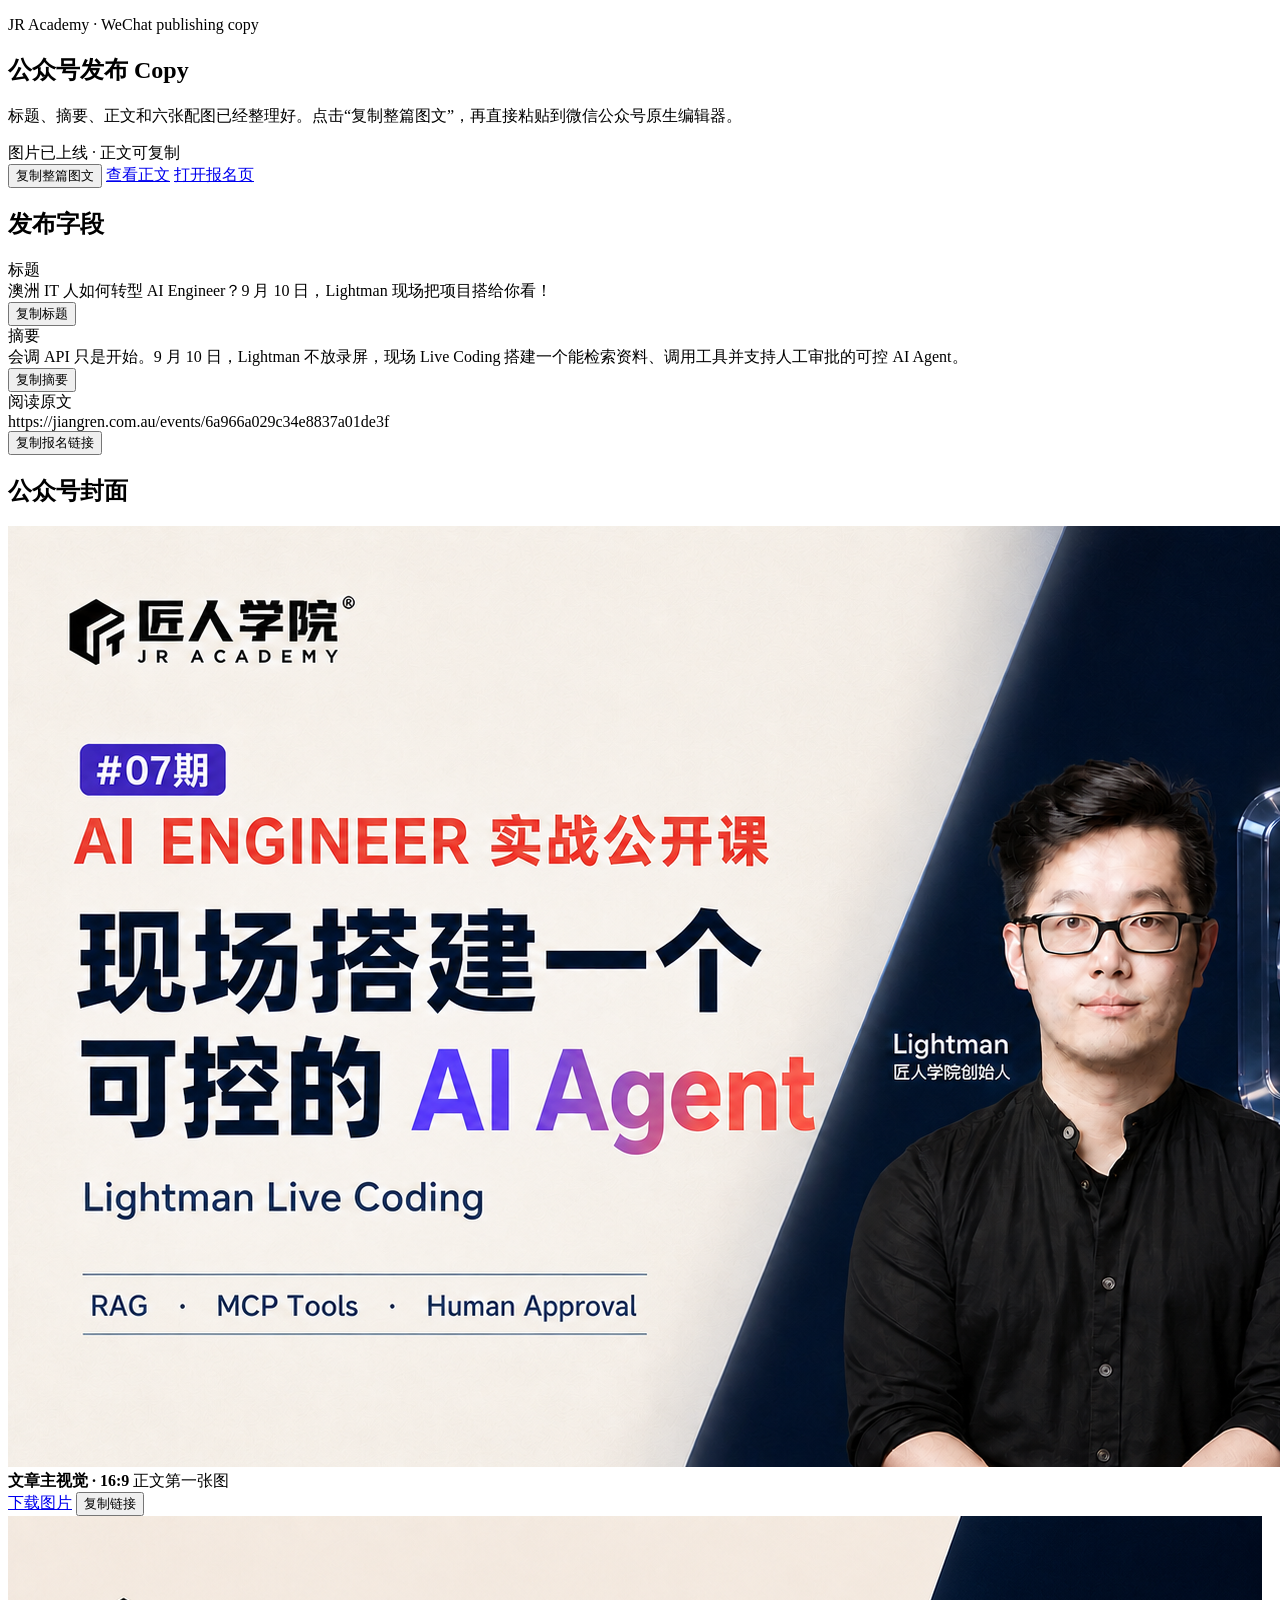
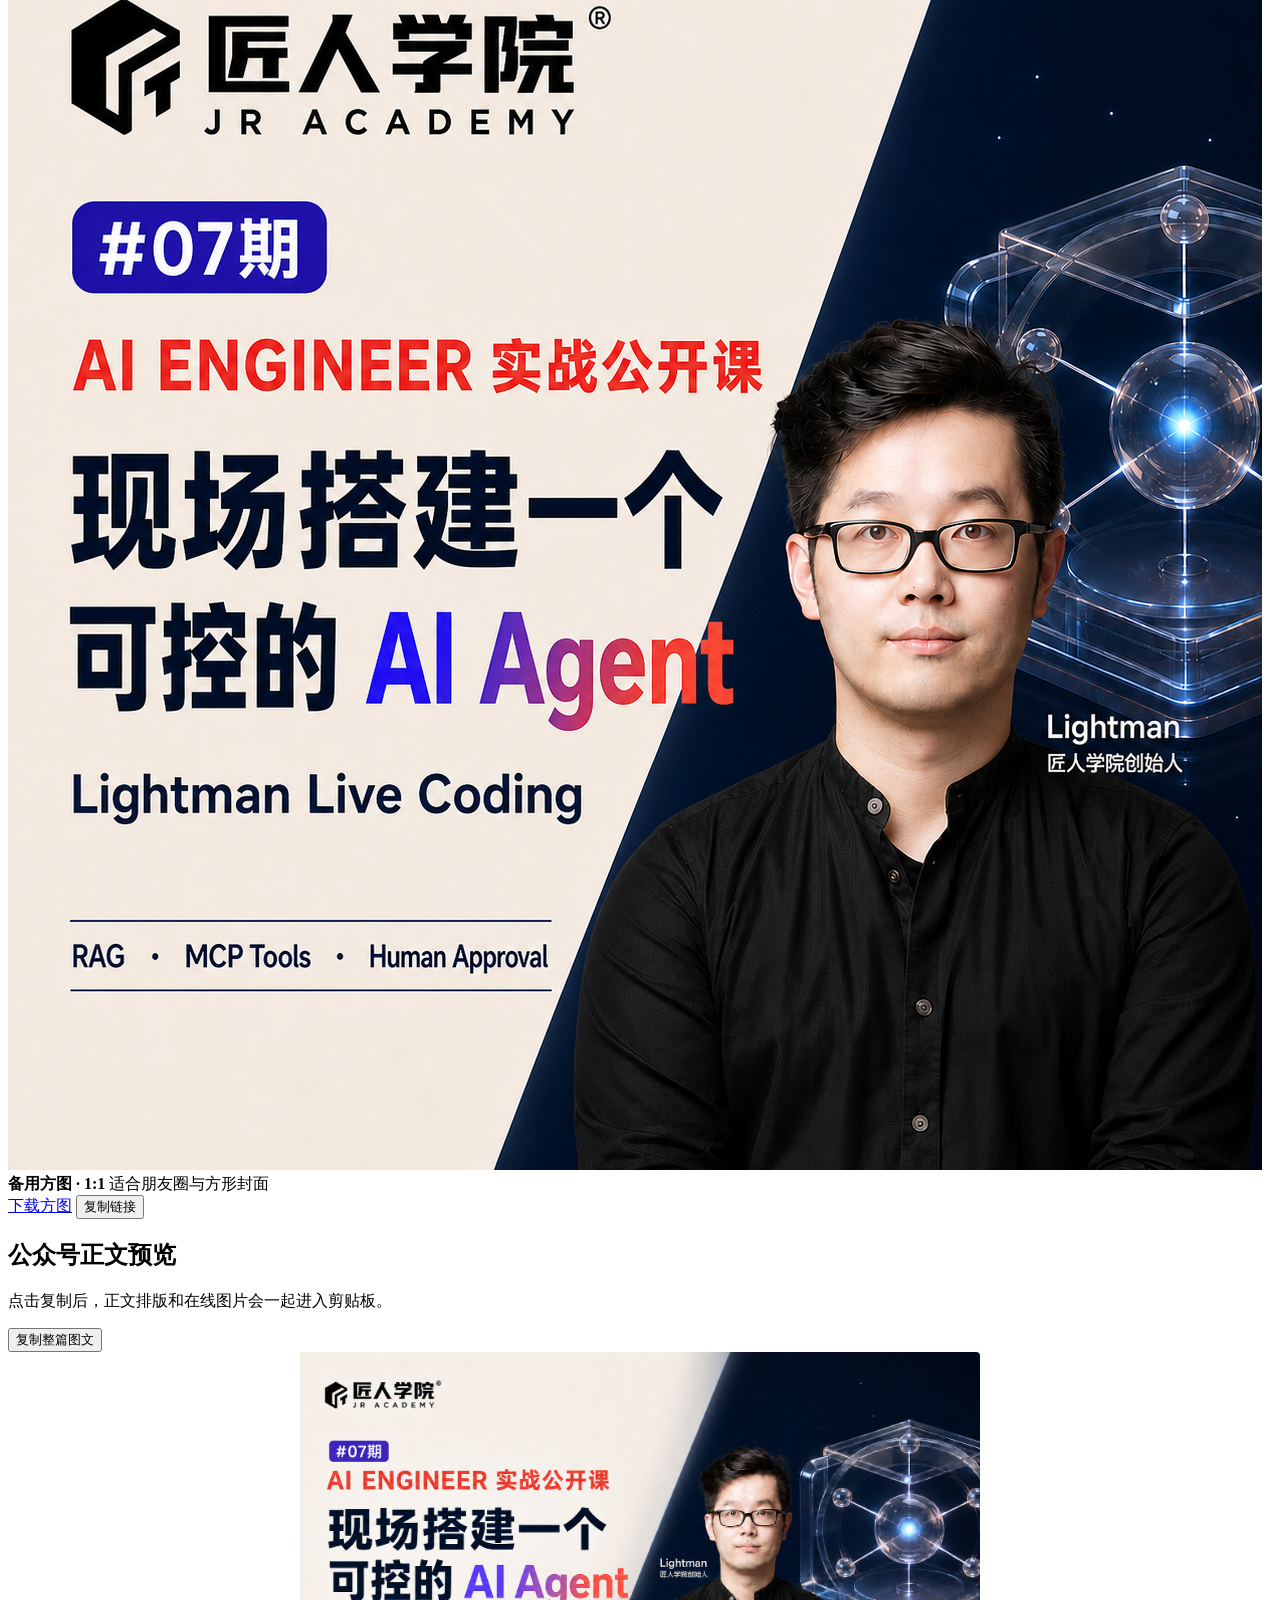
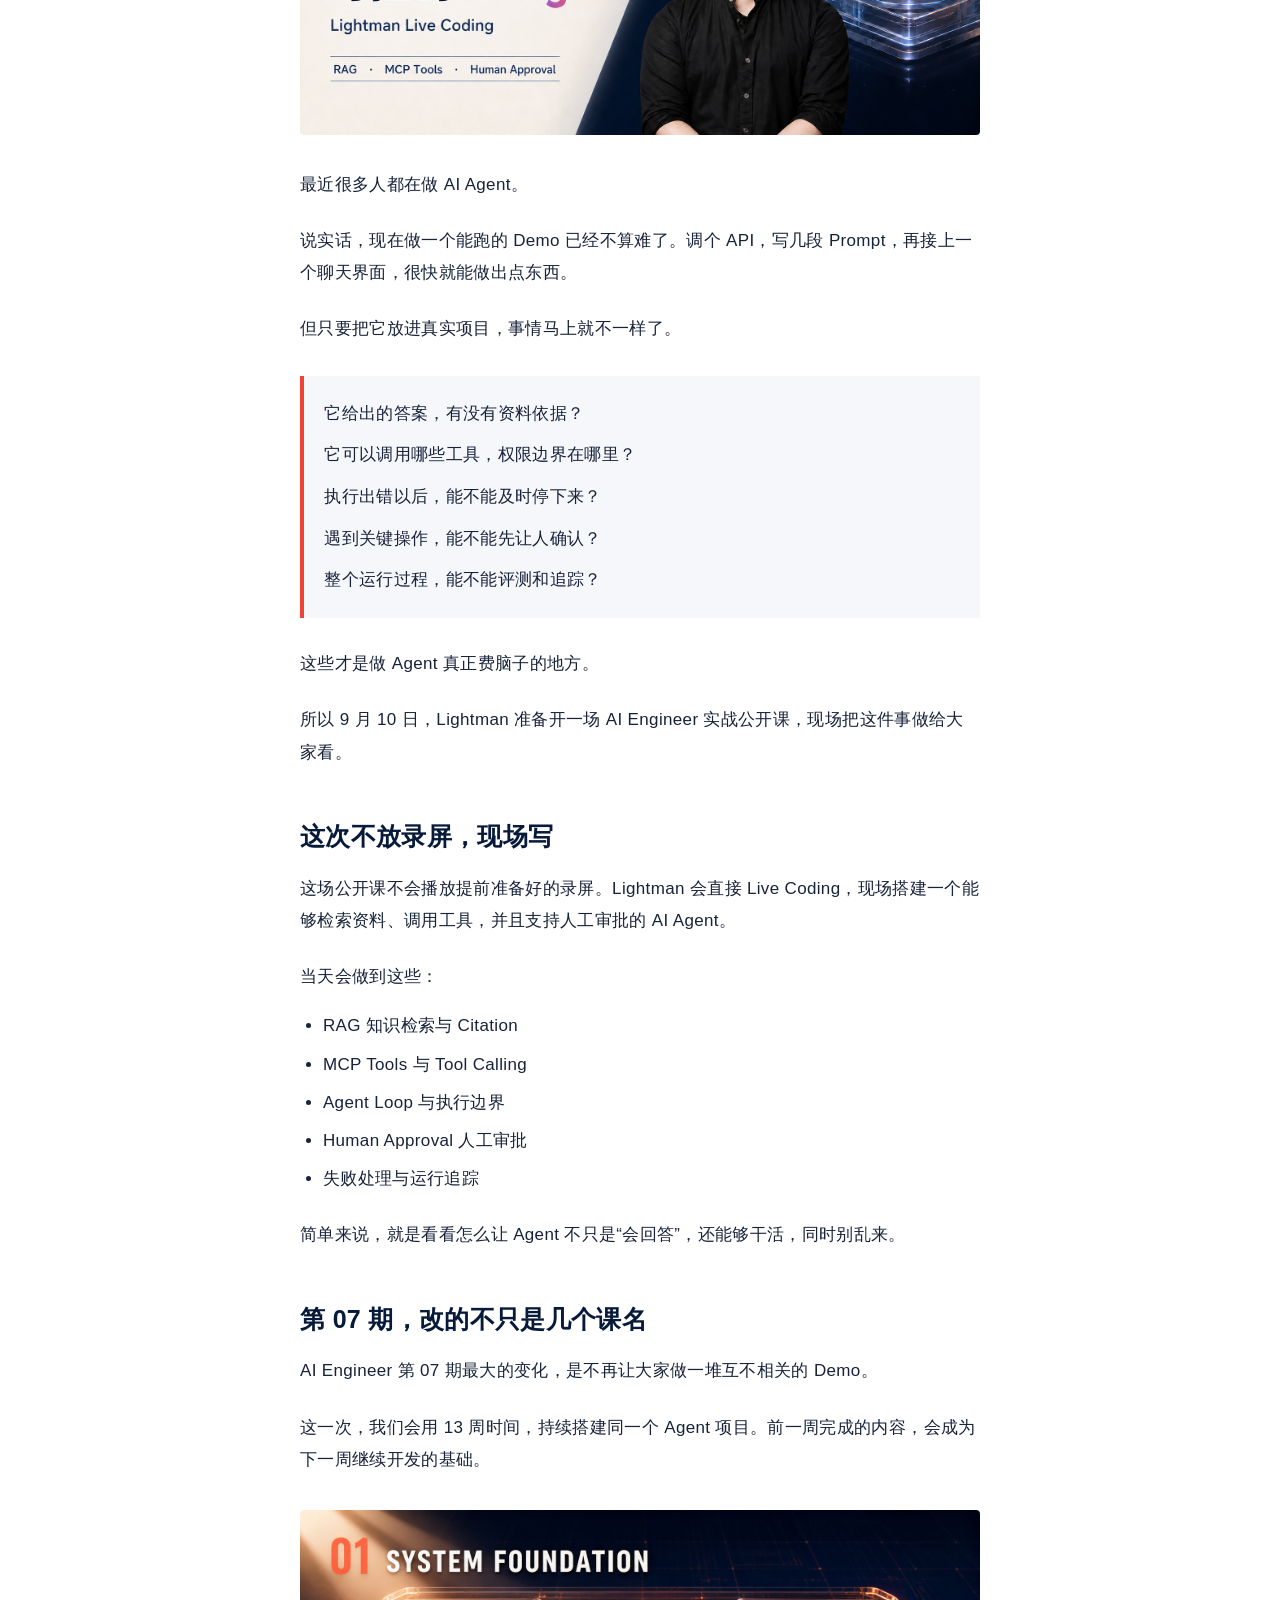
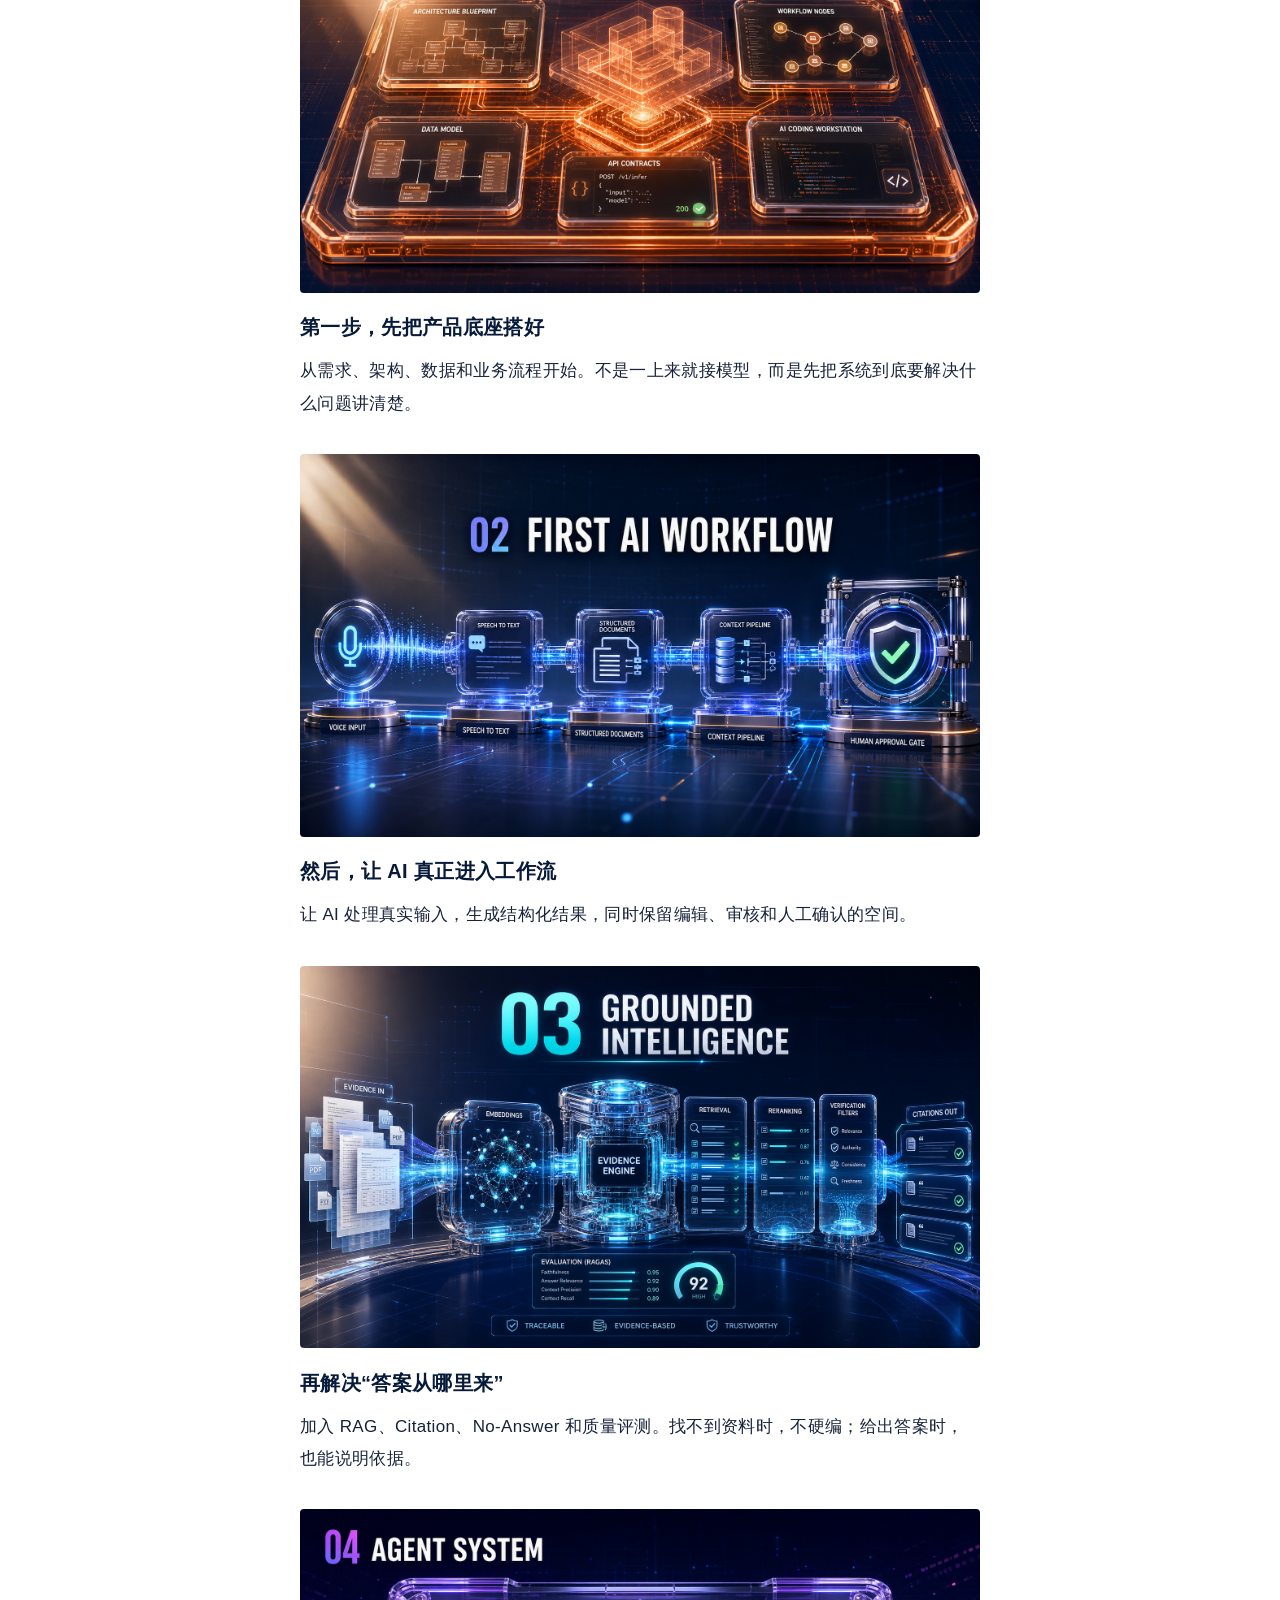
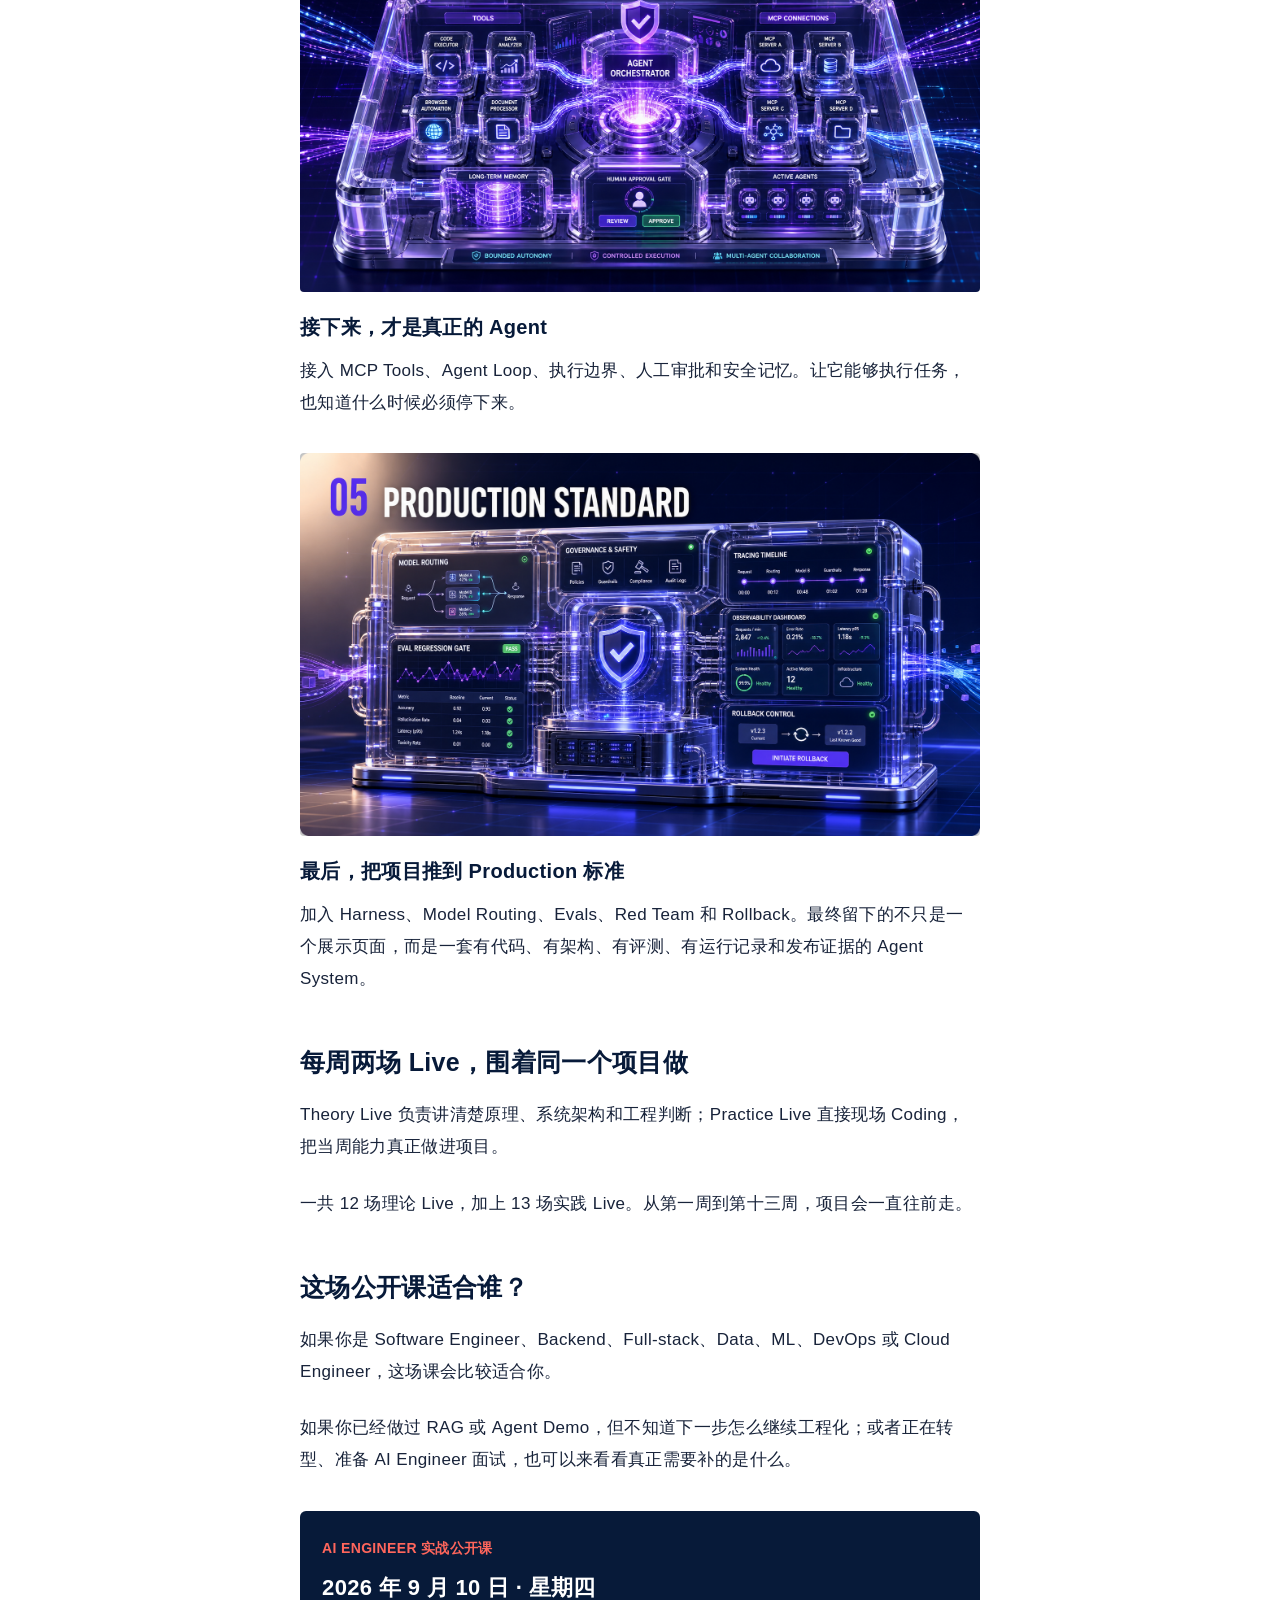
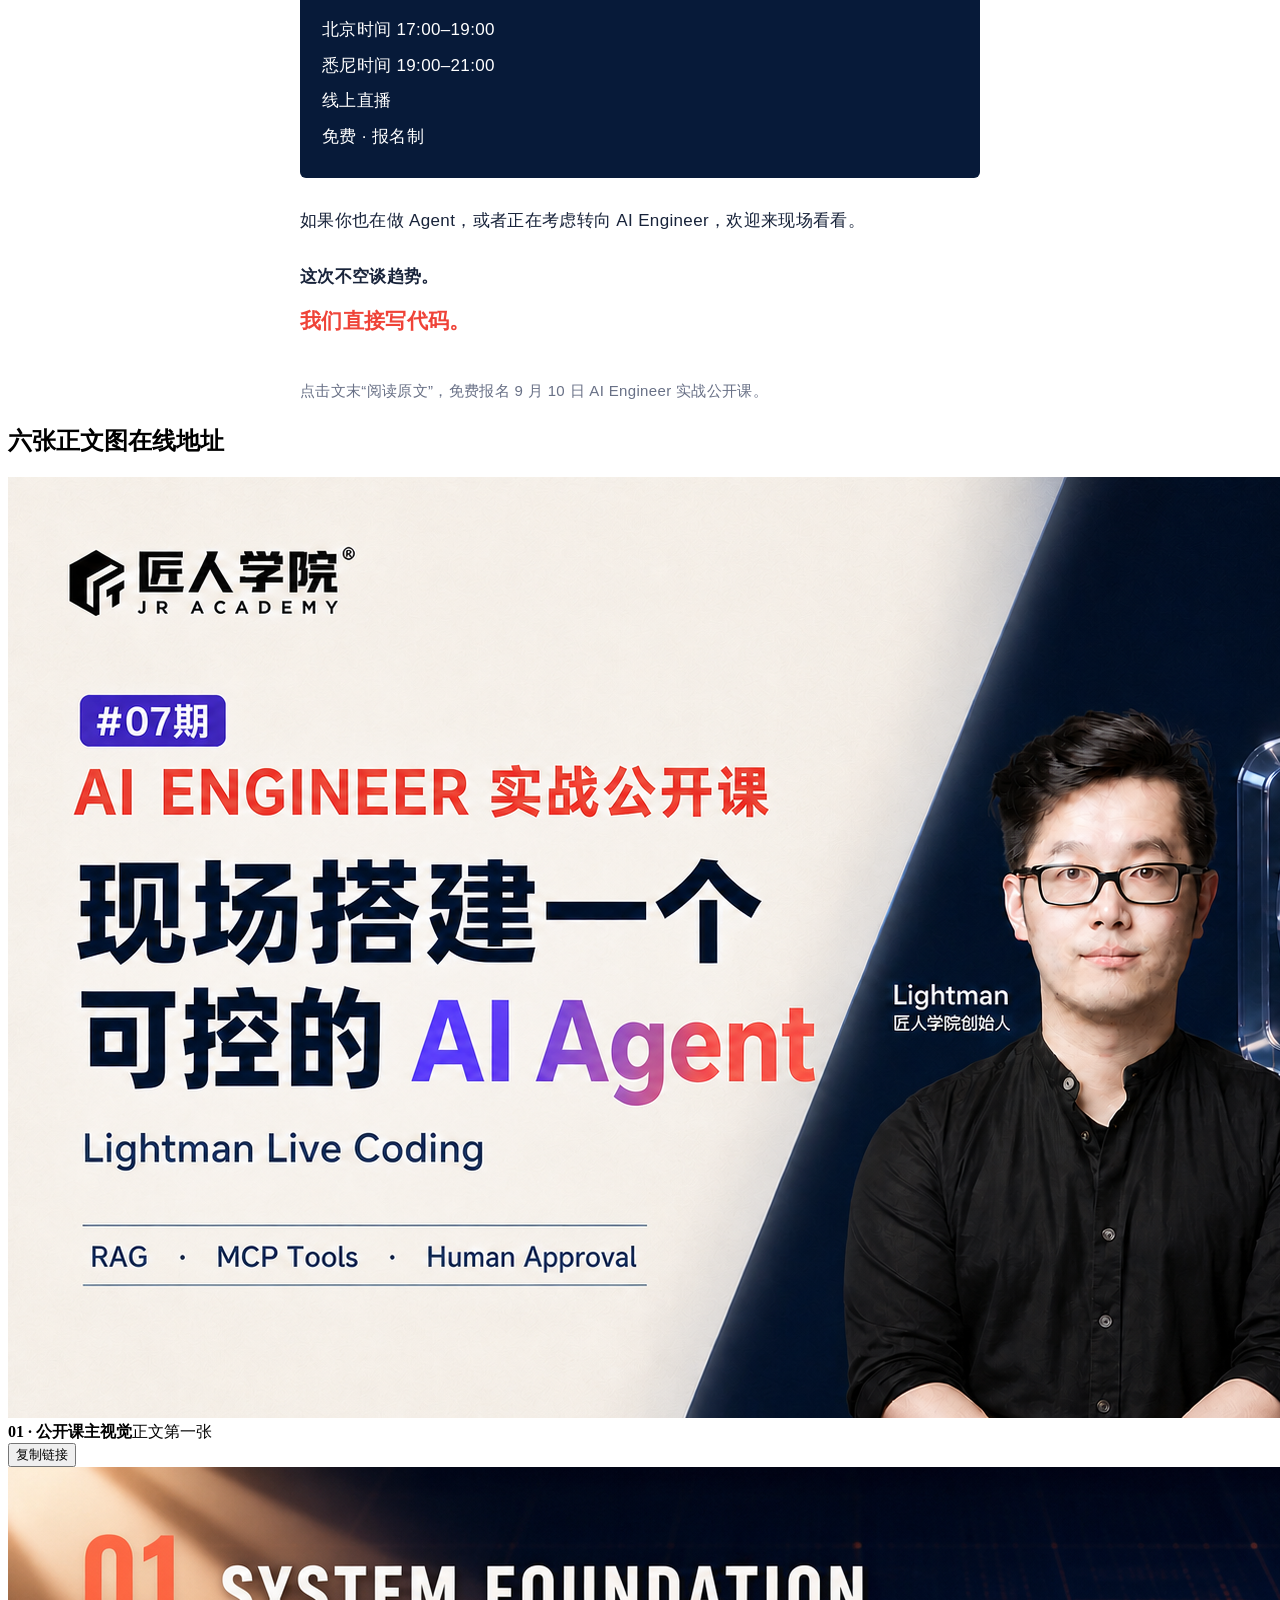
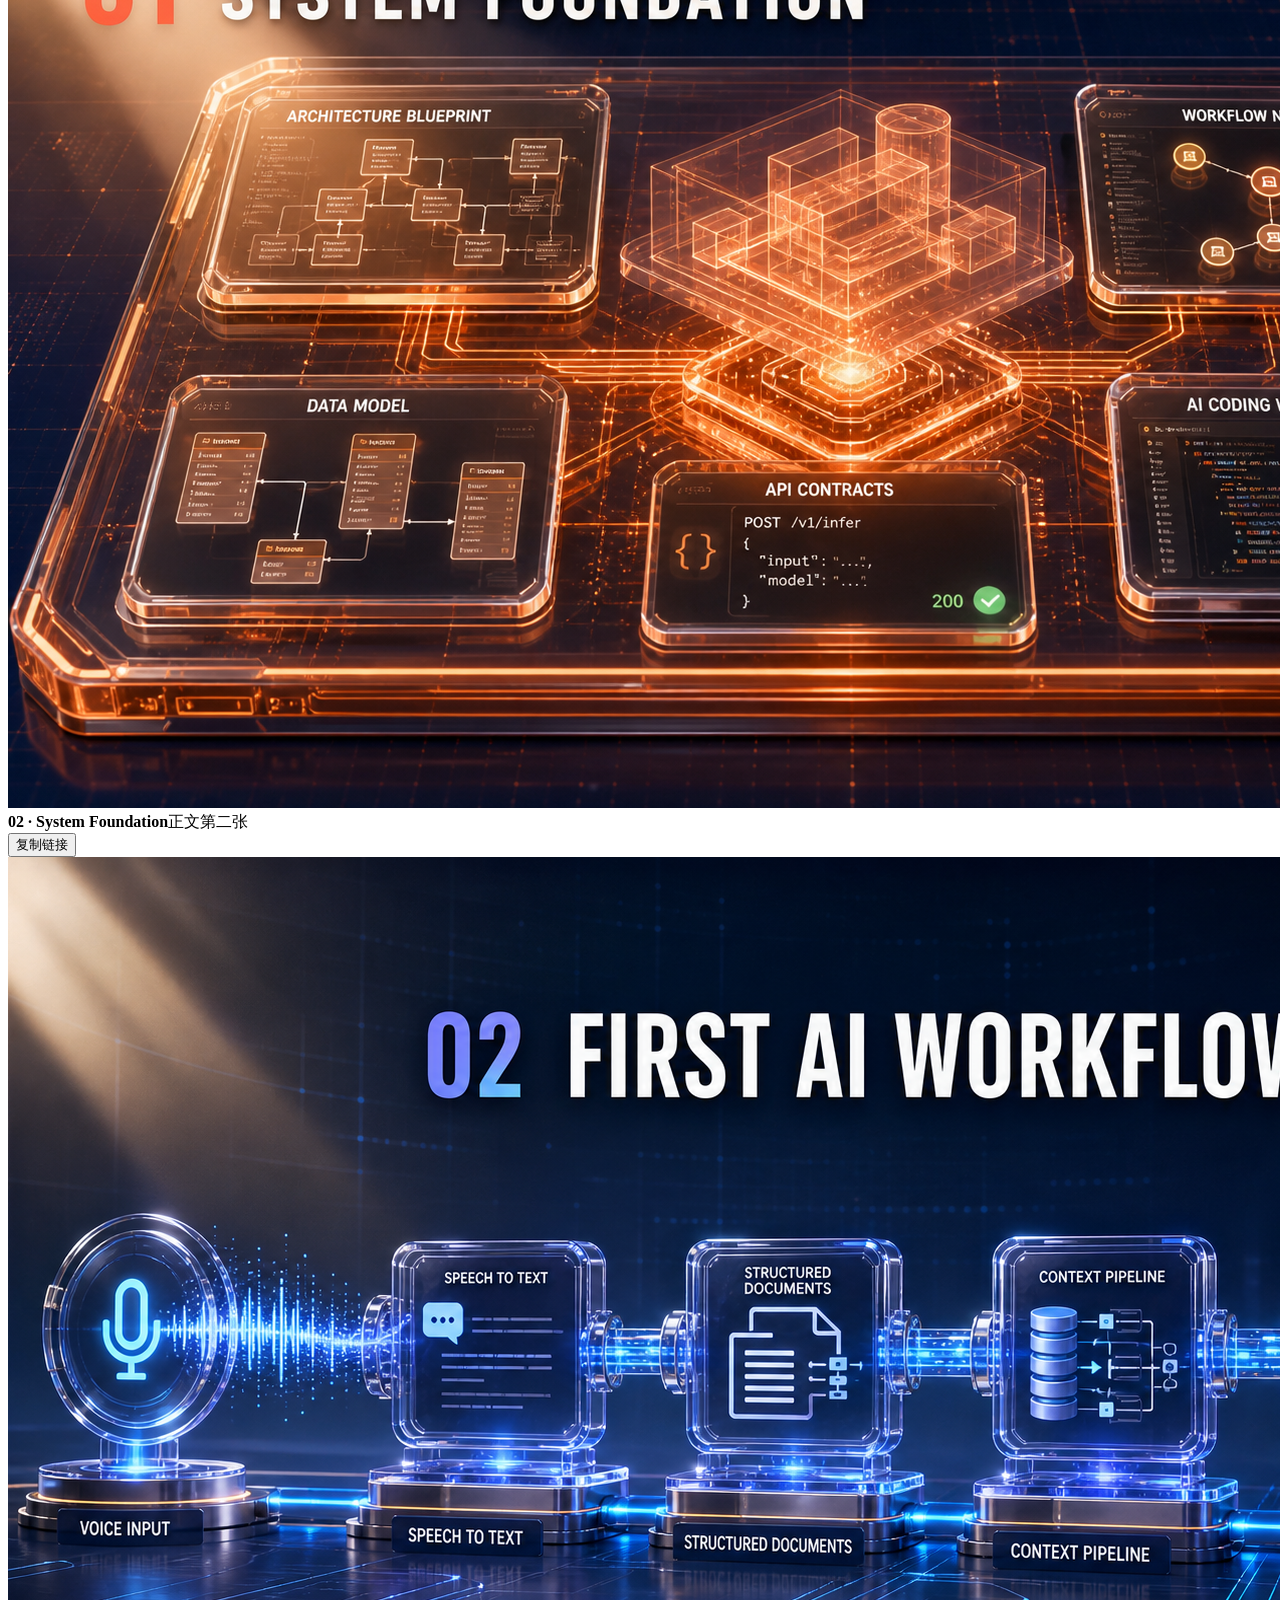
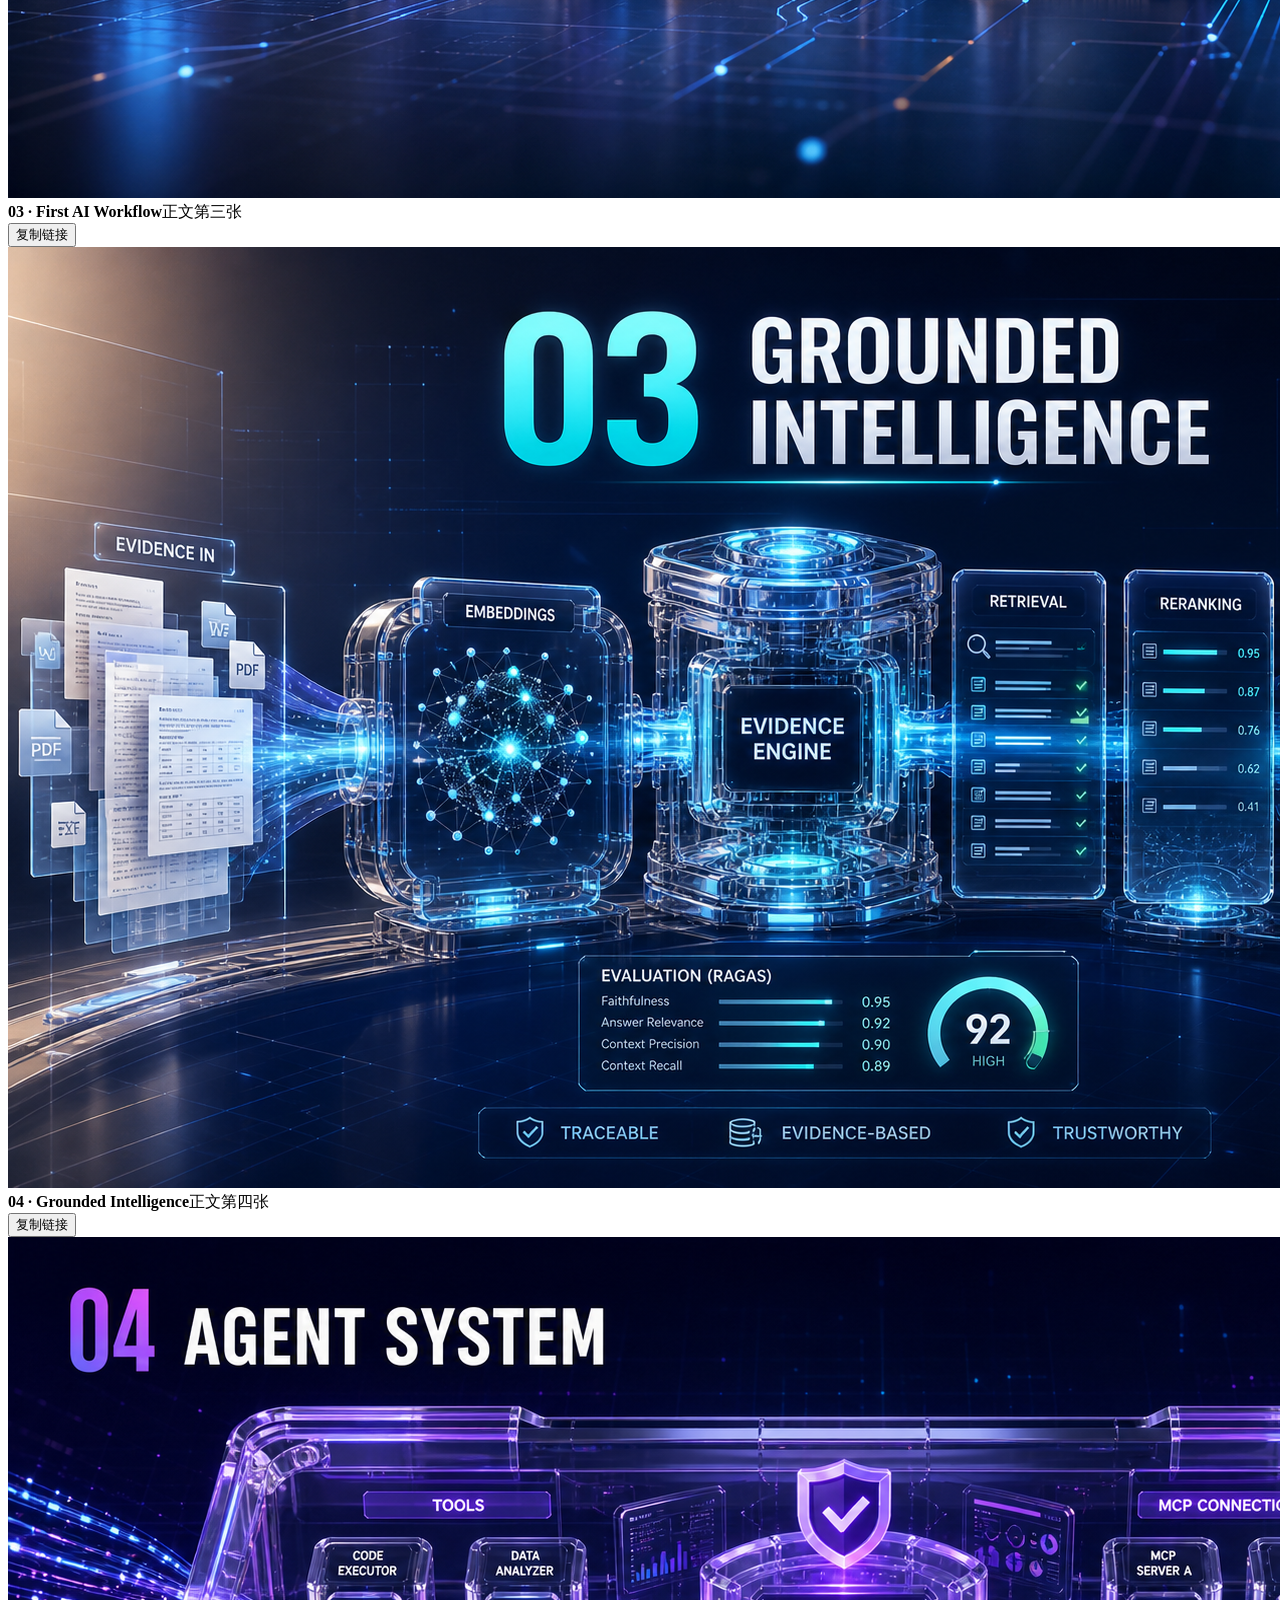
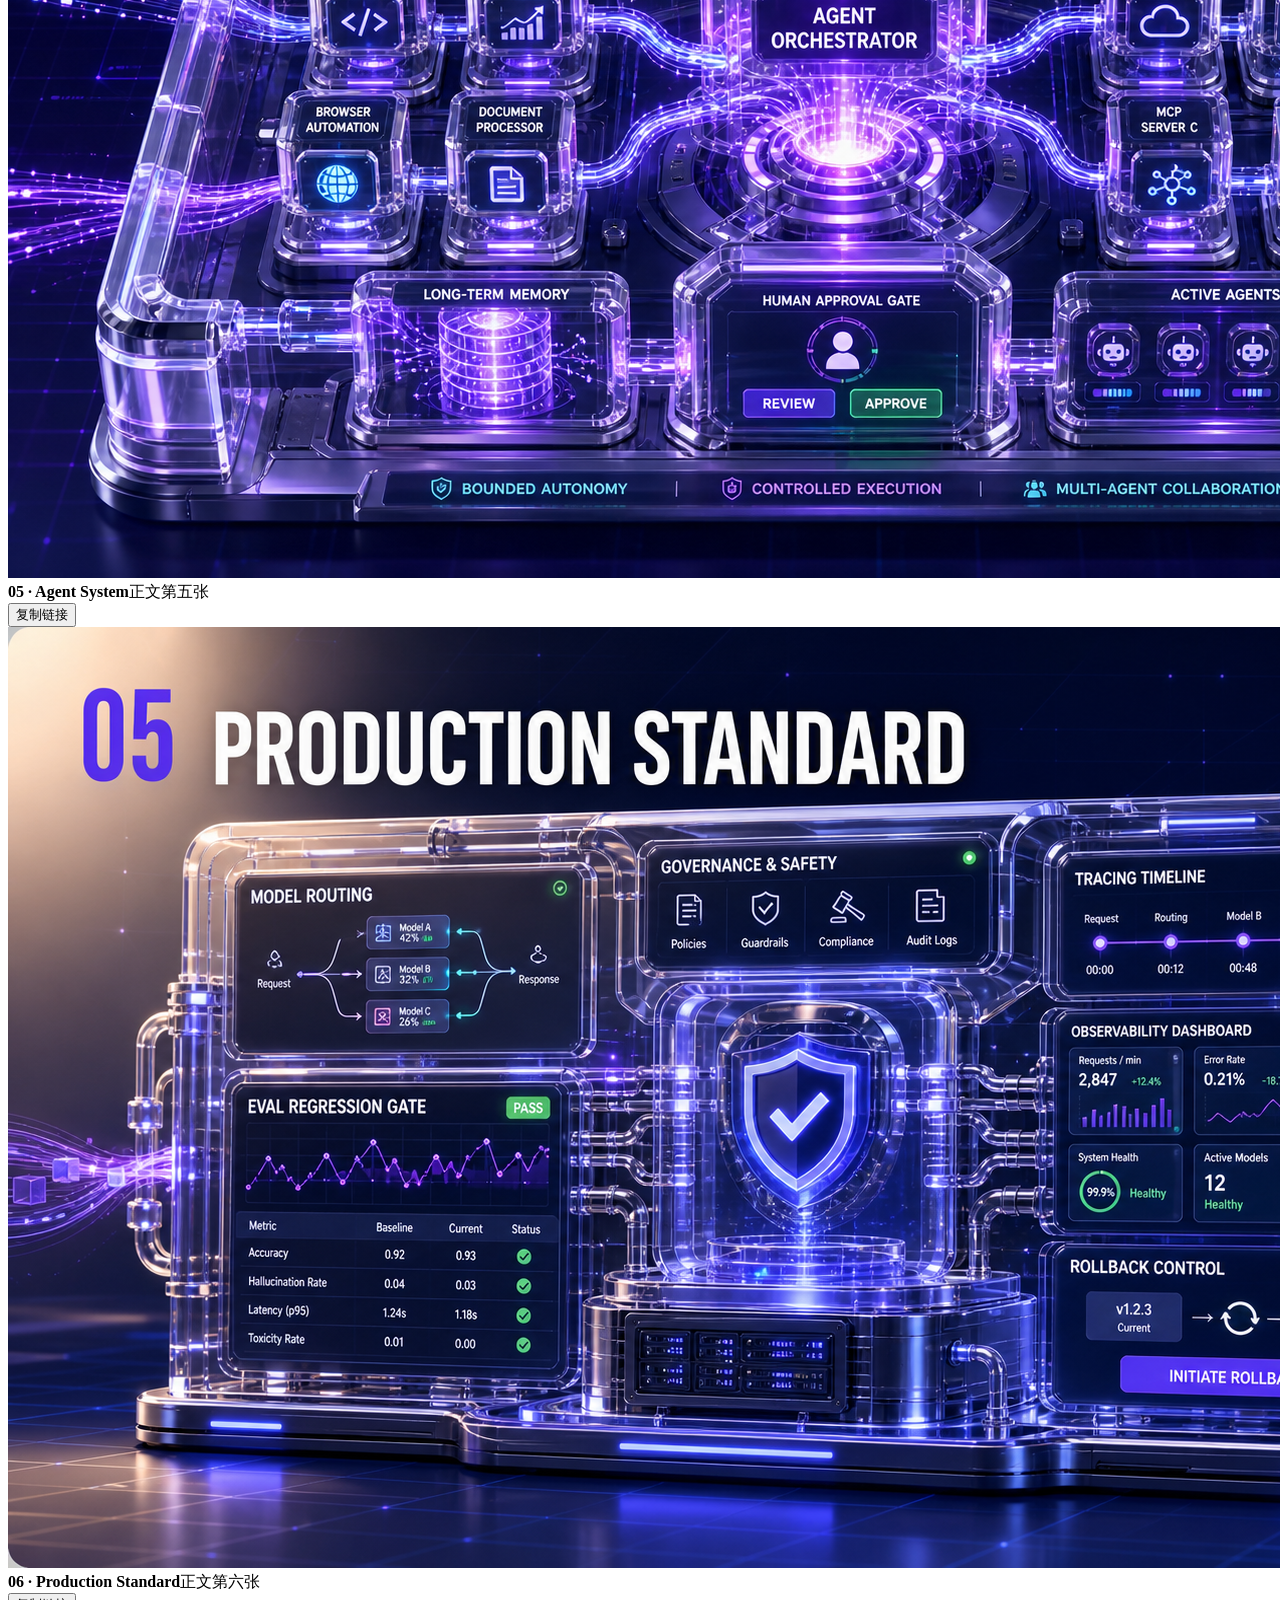
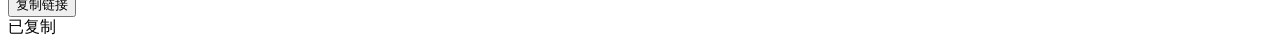
==== index.html @ 9df5b8ab "Publish index.html" ====
<!doctype html>
<html lang="zh-CN">
  <head>
    <meta charset="UTF-8" />
    <meta name="viewport" content="width=device-width, initial-scale=1.0" />
    <title>AI Engineer 实战公开课｜公众号发布 Copy</title>
    <meta name="description" content="一键复制标题、摘要和带在线图片的完整微信公众号正文。" />
    <meta property="og:title" content="AI Engineer 实战公开课｜公众号发布 Copy" />
    <meta property="og:description" content="Lightman 现场搭建一个可控的 AI Agent。公众号完整图文可一键复制。" />
    <meta property="og:image" content="https://simone0618.github.io/ai-agent-wechat-copy-0910/assets/wechat/01-live-agent-cover.png" />
    <meta property="og:type" content="website" />
    <meta name="twitter:card" content="summary_large_image" />
    <meta name="twitter:title" content="AI Engineer 实战公开课｜公众号发布 Copy" />
    <meta name="twitter:description" content="一键复制带在线图片的完整微信公众号正文。" />
    <meta name="twitter:image" content="https://simone0618.github.io/ai-agent-wechat-copy-0910/assets/wechat/01-live-agent-cover.png" />
    <link rel="stylesheet" href="styles.css" />
  </head>
  <body>
    <main class="shell">
      <section class="hero">
        <p class="eyebrow">JR Academy · WeChat publishing copy</p>
        <h1>公众号发布 Copy</h1>
        <p>标题、摘要、正文和六张配图已经整理好。点击“复制整篇图文”，再直接粘贴到微信公众号原生编辑器。</p>
        <div class="status"><span class="dot"></span>图片已上线 · 正文可复制</div>
        <div class="actions">
          <button class="button accent" type="button" data-copy-rich>复制整篇图文</button>
          <a class="button secondary" href="#article">查看正文</a>
          <a class="button secondary" href="https://jiangren.com.au/events/6a966a029c34e8837a01de3f" target="_blank" rel="noreferrer">打开报名页</a>
        </div>
      </section>

      <div class="grid">
        <section class="panel">
          <div class="panel-head"><h2>发布字段</h2></div>
          <div class="panel-body">
            <div class="field">
              <div class="field-label">标题</div>
              <div class="field-value" id="article-title">澳洲 IT 人如何转型 AI Engineer？9 月 10 日，Lightman 现场把项目搭给你看！</div>
              <button class="mini-action" type="button" data-copy-text="#article-title">复制标题</button>
            </div>
            <div class="field">
              <div class="field-label">摘要</div>
              <div class="field-value" id="article-summary">会调 API 只是开始。9 月 10 日，Lightman 不放录屏，现场 Live Coding 搭建一个能检索资料、调用工具并支持人工审批的可控 AI Agent。</div>
              <button class="mini-action" type="button" data-copy-text="#article-summary">复制摘要</button>
            </div>
            <div class="field">
              <div class="field-label">阅读原文</div>
              <div class="field-value" id="article-link">https://jiangren.com.au/events/6a966a029c34e8837a01de3f</div>
              <button class="mini-action" type="button" data-copy-text="#article-link">复制报名链接</button>
            </div>
          </div>
        </section>

        <aside class="panel" id="covers">
          <div class="panel-head"><h2>公众号封面</h2></div>
          <div class="panel-body cover-grid">
            <div class="cover-card">
              <img src="assets/wechat/01-live-agent-cover.png" alt="AI Engineer 实战公开课主视觉" />
              <strong>文章主视觉 · 16:9</strong>
              <span>正文第一张图</span>
              <div class="actions">
                <a class="button" href="assets/wechat/01-live-agent-cover.png" download>下载图片</a>
                <button class="button secondary" type="button" data-copy-url="assets/wechat/01-live-agent-cover.png">复制链接</button>
              </div>
            </div>
            <div class="cover-card">
              <img src="assets/covers/wechat-square-cover.png" alt="AI Engineer 实战公开课方图" />
              <strong>备用方图 · 1:1</strong>
              <span>适合朋友圈与方形封面</span>
              <div class="actions">
                <a class="button" href="assets/covers/wechat-square-cover.png" download>下载方图</a>
                <button class="button secondary" type="button" data-copy-url="assets/covers/wechat-square-cover.png">复制链接</button>
              </div>
            </div>
          </div>
        </aside>
      </div>

      <section class="panel article-wrap" id="article">
        <div class="panel-head">
          <div>
            <h2>公众号正文预览</h2>
            <p class="article-note">点击复制后，正文排版和在线图片会一起进入剪贴板。</p>
          </div>
          <button class="button accent" type="button" data-copy-rich>复制整篇图文</button>
        </div>
        <div class="panel-body">
          <article id="wechat-article" style="max-width:680px;margin:0 auto;color:#18233a;font-family:-apple-system,BlinkMacSystemFont,'PingFang SC','Microsoft YaHei',sans-serif;font-size:17px;line-height:1.9;letter-spacing:.02em;">
            <img src="assets/wechat/01-live-agent-cover.png" alt="AI Engineer 实战公开课，Lightman 现场搭建一个可控的 AI Agent" style="display:block;width:100%;height:auto;margin:0 auto 2em;border-radius:4px;" />

            <p style="margin:0 0 1.4em;">最近很多人都在做 AI Agent。</p>
            <p style="margin:0 0 1.4em;">说实话，现在做一个能跑的 Demo 已经不算难了。调个 API，写几段 Prompt，再接上一个聊天界面，很快就能做出点东西。</p>
            <p style="margin:0 0 1.4em;">但只要把它放进真实项目，事情马上就不一样了。</p>

            <section style="margin:1.8em 0;padding:1.25em 1.2em;border-left:4px solid #ef4338;background:#f6f7fb;">
              <p style="margin:0 0 .55em;">它给出的答案，有没有资料依据？</p>
              <p style="margin:0 0 .55em;">它可以调用哪些工具，权限边界在哪里？</p>
              <p style="margin:0 0 .55em;">执行出错以后，能不能及时停下来？</p>
              <p style="margin:0 0 .55em;">遇到关键操作，能不能先让人确认？</p>
              <p style="margin:0;">整个运行过程，能不能评测和追踪？</p>
            </section>

            <p style="margin:0 0 1.4em;">这些才是做 Agent 真正费脑子的地方。</p>
            <p style="margin:0 0 1.7em;">所以 9 月 10 日，Lightman 准备开一场 AI Engineer 实战公开课，现场把这件事做给大家看。</p>

            <h2 style="margin:2em 0 .75em;color:#071a39;font-size:25px;line-height:1.4;font-weight:700;">这次不放录屏，现场写</h2>
            <p style="margin:0 0 1.4em;">这场公开课不会播放提前准备好的录屏。Lightman 会直接 Live Coding，现场搭建一个能够检索资料、调用工具，并且支持人工审批的 AI Agent。</p>
            <p style="margin:0 0 1em;">当天会做到这些：</p>
            <ul style="margin:0 0 1.4em;padding-left:1.35em;">
              <li style="margin:.35em 0;">RAG 知识检索与 Citation</li>
              <li style="margin:.35em 0;">MCP Tools 与 Tool Calling</li>
              <li style="margin:.35em 0;">Agent Loop 与执行边界</li>
              <li style="margin:.35em 0;">Human Approval 人工审批</li>
              <li style="margin:.35em 0;">失败处理与运行追踪</li>
            </ul>
            <p style="margin:0 0 1.7em;">简单来说，就是看看怎么让 Agent 不只是“会回答”，还能够干活，同时别乱来。</p>

            <h2 style="margin:2em 0 .75em;color:#071a39;font-size:25px;line-height:1.4;font-weight:700;">第 07 期，改的不只是几个课名</h2>
            <p style="margin:0 0 1.4em;">AI Engineer 第 07 期最大的变化，是不再让大家做一堆互不相关的 Demo。</p>
            <p style="margin:0 0 1.7em;">这一次，我们会用 13 周时间，持续搭建同一个 Agent 项目。前一周完成的内容，会成为下一周继续开发的基础。</p>

            <img src="assets/wechat/02-system-foundation.png" alt="System Foundation" style="display:block;width:100%;height:auto;margin:2em auto 1.15em;border-radius:4px;" />
            <h3 style="margin:0 0 .65em;color:#071a39;font-size:20px;line-height:1.5;font-weight:700;">第一步，先把产品底座搭好</h3>
            <p style="margin:0 0 1.7em;">从需求、架构、数据和业务流程开始。不是一上来就接模型，而是先把系统到底要解决什么问题讲清楚。</p>

            <img src="assets/wechat/03-first-ai-workflow.png" alt="First AI Workflow" style="display:block;width:100%;height:auto;margin:2em auto 1.15em;border-radius:4px;" />
            <h3 style="margin:0 0 .65em;color:#071a39;font-size:20px;line-height:1.5;font-weight:700;">然后，让 AI 真正进入工作流</h3>
            <p style="margin:0 0 1.7em;">让 AI 处理真实输入，生成结构化结果，同时保留编辑、审核和人工确认的空间。</p>

            <img src="assets/wechat/04-grounded-intelligence.png" alt="Grounded Intelligence" style="display:block;width:100%;height:auto;margin:2em auto 1.15em;border-radius:4px;" />
            <h3 style="margin:0 0 .65em;color:#071a39;font-size:20px;line-height:1.5;font-weight:700;">再解决“答案从哪里来”</h3>
            <p style="margin:0 0 1.7em;">加入 RAG、Citation、No-Answer 和质量评测。找不到资料时，不硬编；给出答案时，也能说明依据。</p>

            <img src="assets/wechat/05-agent-system.png" alt="Agent System" style="display:block;width:100%;height:auto;margin:2em auto 1.15em;border-radius:4px;" />
            <h3 style="margin:0 0 .65em;color:#071a39;font-size:20px;line-height:1.5;font-weight:700;">接下来，才是真正的 Agent</h3>
            <p style="margin:0 0 1.7em;">接入 MCP Tools、Agent Loop、执行边界、人工审批和安全记忆。让它能够执行任务，也知道什么时候必须停下来。</p>

            <img src="assets/wechat/06-production-standard.png" alt="Production Standard" style="display:block;width:100%;height:auto;margin:2em auto 1.15em;border-radius:4px;" />
            <h3 style="margin:0 0 .65em;color:#071a39;font-size:20px;line-height:1.5;font-weight:700;">最后，把项目推到 Production 标准</h3>
            <p style="margin:0 0 1.7em;">加入 Harness、Model Routing、Evals、Red Team 和 Rollback。最终留下的不只是一个展示页面，而是一套有代码、有架构、有评测、有运行记录和发布证据的 Agent System。</p>

            <h2 style="margin:2em 0 .75em;color:#071a39;font-size:25px;line-height:1.4;font-weight:700;">每周两场 Live，围着同一个项目做</h2>
            <p style="margin:0 0 1.4em;">Theory Live 负责讲清楚原理、系统架构和工程判断；Practice Live 直接现场 Coding，把当周能力真正做进项目。</p>
            <p style="margin:0 0 1.7em;">一共 12 场理论 Live，加上 13 场实践 Live。从第一周到第十三周，项目会一直往前走。</p>

            <h2 style="margin:2em 0 .75em;color:#071a39;font-size:25px;line-height:1.4;font-weight:700;">这场公开课适合谁？</h2>
            <p style="margin:0 0 1.4em;">如果你是 Software Engineer、Backend、Full-stack、Data、ML、DevOps 或 Cloud Engineer，这场课会比较适合你。</p>
            <p style="margin:0 0 1.7em;">如果你已经做过 RAG 或 Agent Demo，但不知道下一步怎么继续工程化；或者正在转型、准备 AI Engineer 面试，也可以来看看真正需要补的是什么。</p>

            <section style="margin:2em 0 1.6em;padding:1.45em 1.3em;color:#fff;background:#071a39;border-radius:6px;">
              <p style="margin:0 0 .35em;color:#ff665c;font-size:14px;font-weight:700;">AI ENGINEER 实战公开课</p>
              <p style="margin:0 0 .25em;font-size:22px;font-weight:700;">2026 年 9 月 10 日 · 星期四</p>
              <p style="margin:0 0 .2em;">北京时间 17:00–19:00</p>
              <p style="margin:0 0 .2em;">悉尼时间 19:00–21:00</p>
              <p style="margin:0 0 .2em;">线上直播</p>
              <p style="margin:0;">免费 · 报名制</p>
            </section>

            <p style="margin:0 0 1.4em;">如果你也在做 Agent，或者正在考虑转向 AI Engineer，欢迎来现场看看。</p>
            <p style="margin:0 0 .45em;font-weight:700;">这次不空谈趋势。</p>
            <p style="margin:0 0 1.7em;color:#ef4338;font-size:21px;font-weight:700;">我们直接写代码。</p>
            <p style="margin:0;color:#687086;font-size:15px;">点击文末“阅读原文”，免费报名 9 月 10 日 AI Engineer 实战公开课。</p>
          </article>
        </div>
      </section>

      <section class="panel article-wrap">
        <div class="panel-head"><h2>六张正文图在线地址</h2></div>
        <div class="panel-body">
          <div class="asset-list">
            <div class="asset-row"><img src="assets/wechat/01-live-agent-cover.png" alt=""><div><strong>01 · 公开课主视觉</strong><span>正文第一张</span></div><button type="button" data-copy-url="assets/wechat/01-live-agent-cover.png">复制链接</button></div>
            <div class="asset-row"><img src="assets/wechat/02-system-foundation.png" alt=""><div><strong>02 · System Foundation</strong><span>正文第二张</span></div><button type="button" data-copy-url="assets/wechat/02-system-foundation.png">复制链接</button></div>
            <div class="asset-row"><img src="assets/wechat/03-first-ai-workflow.png" alt=""><div><strong>03 · First AI Workflow</strong><span>正文第三张</span></div><button type="button" data-copy-url="assets/wechat/03-first-ai-workflow.png">复制链接</button></div>
            <div class="asset-row"><img src="assets/wechat/04-grounded-intelligence.png" alt=""><div><strong>04 · Grounded Intelligence</strong><span>正文第四张</span></div><button type="button" data-copy-url="assets/wechat/04-grounded-intelligence.png">复制链接</button></div>
            <div class="asset-row"><img src="assets/wechat/05-agent-system.png" alt=""><div><strong>05 · Agent System</strong><span>正文第五张</span></div><button type="button" data-copy-url="assets/wechat/05-agent-system.png">复制链接</button></div>
            <div class="asset-row"><img src="assets/wechat/06-production-standard.png" alt=""><div><strong>06 · Production Standard</strong><span>正文第六张</span></div><button type="button" data-copy-url="assets/wechat/06-production-standard.png">复制链接</button></div>
          </div>
        </div>
      </section>
    </main>

    <div class="toast" id="toast" role="status" aria-live="polite">已复制</div>
    <script src="app.js"></script>
  </body>
</html>
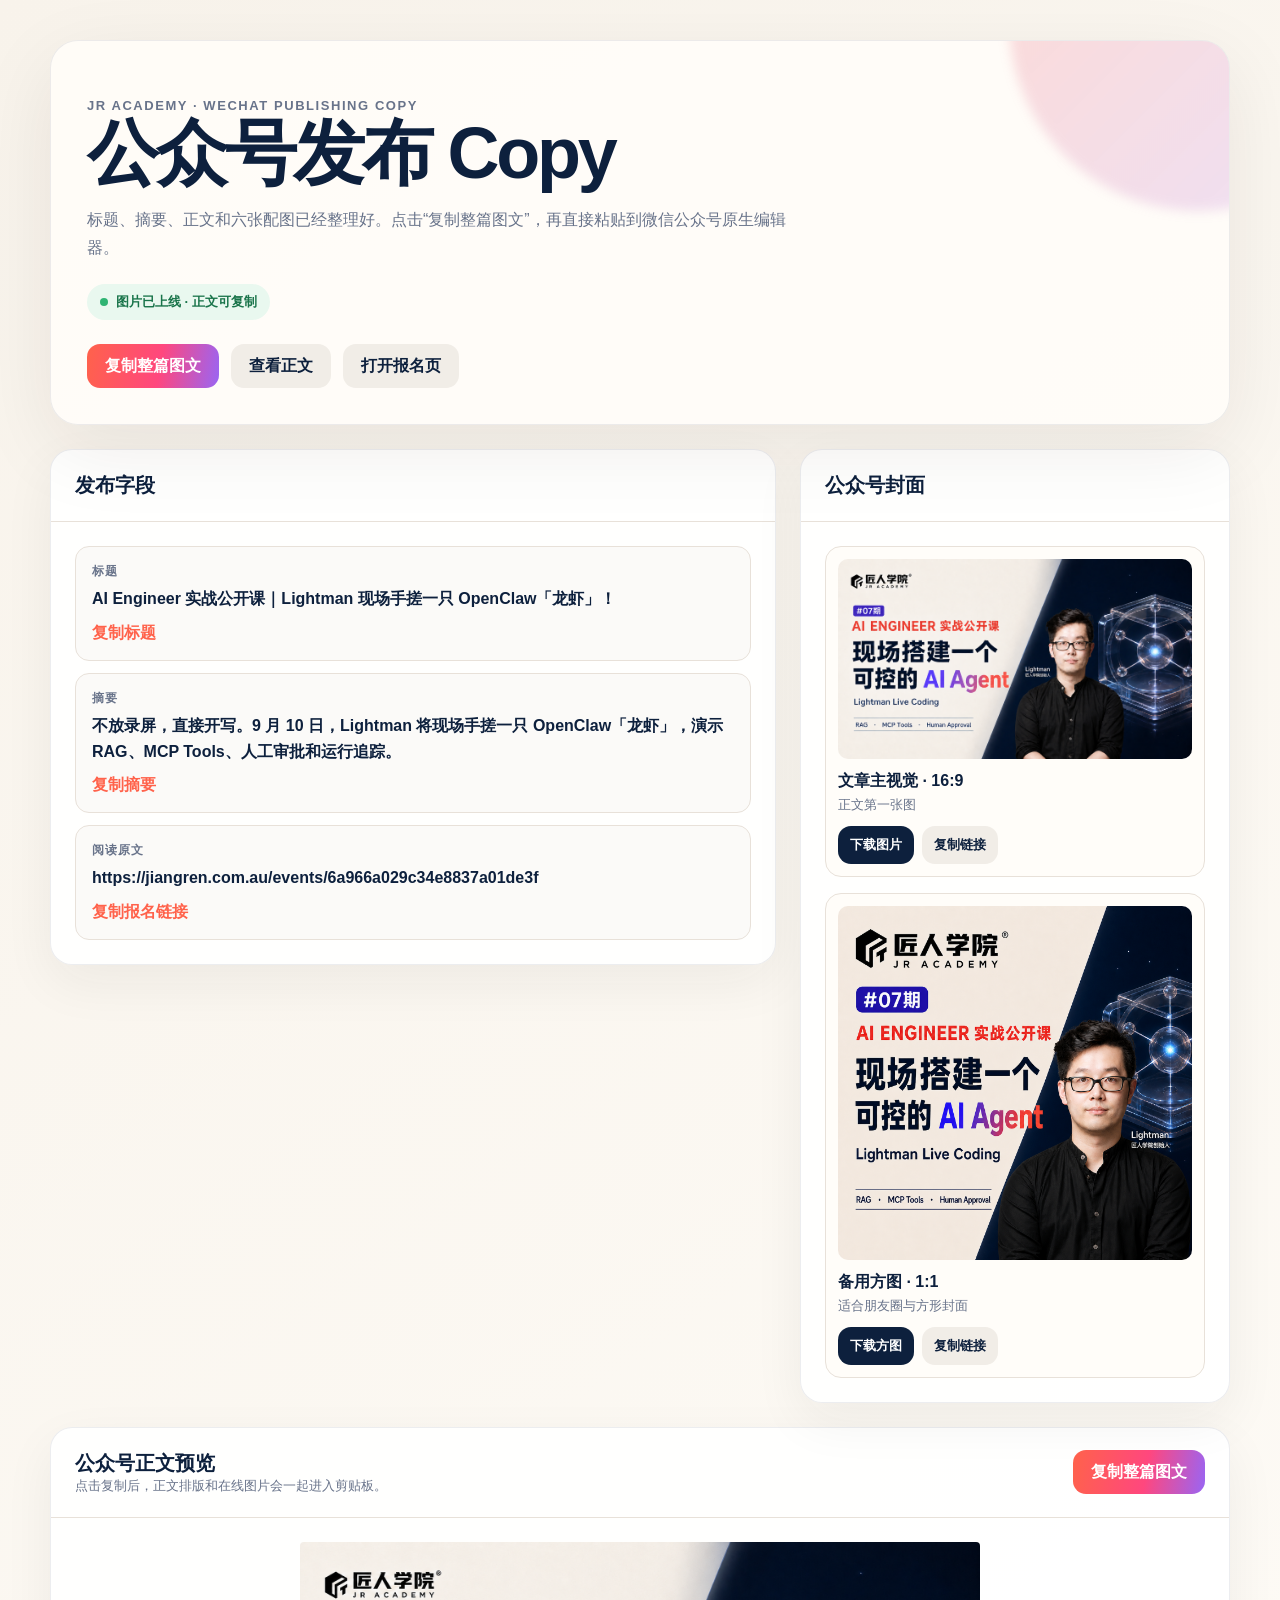
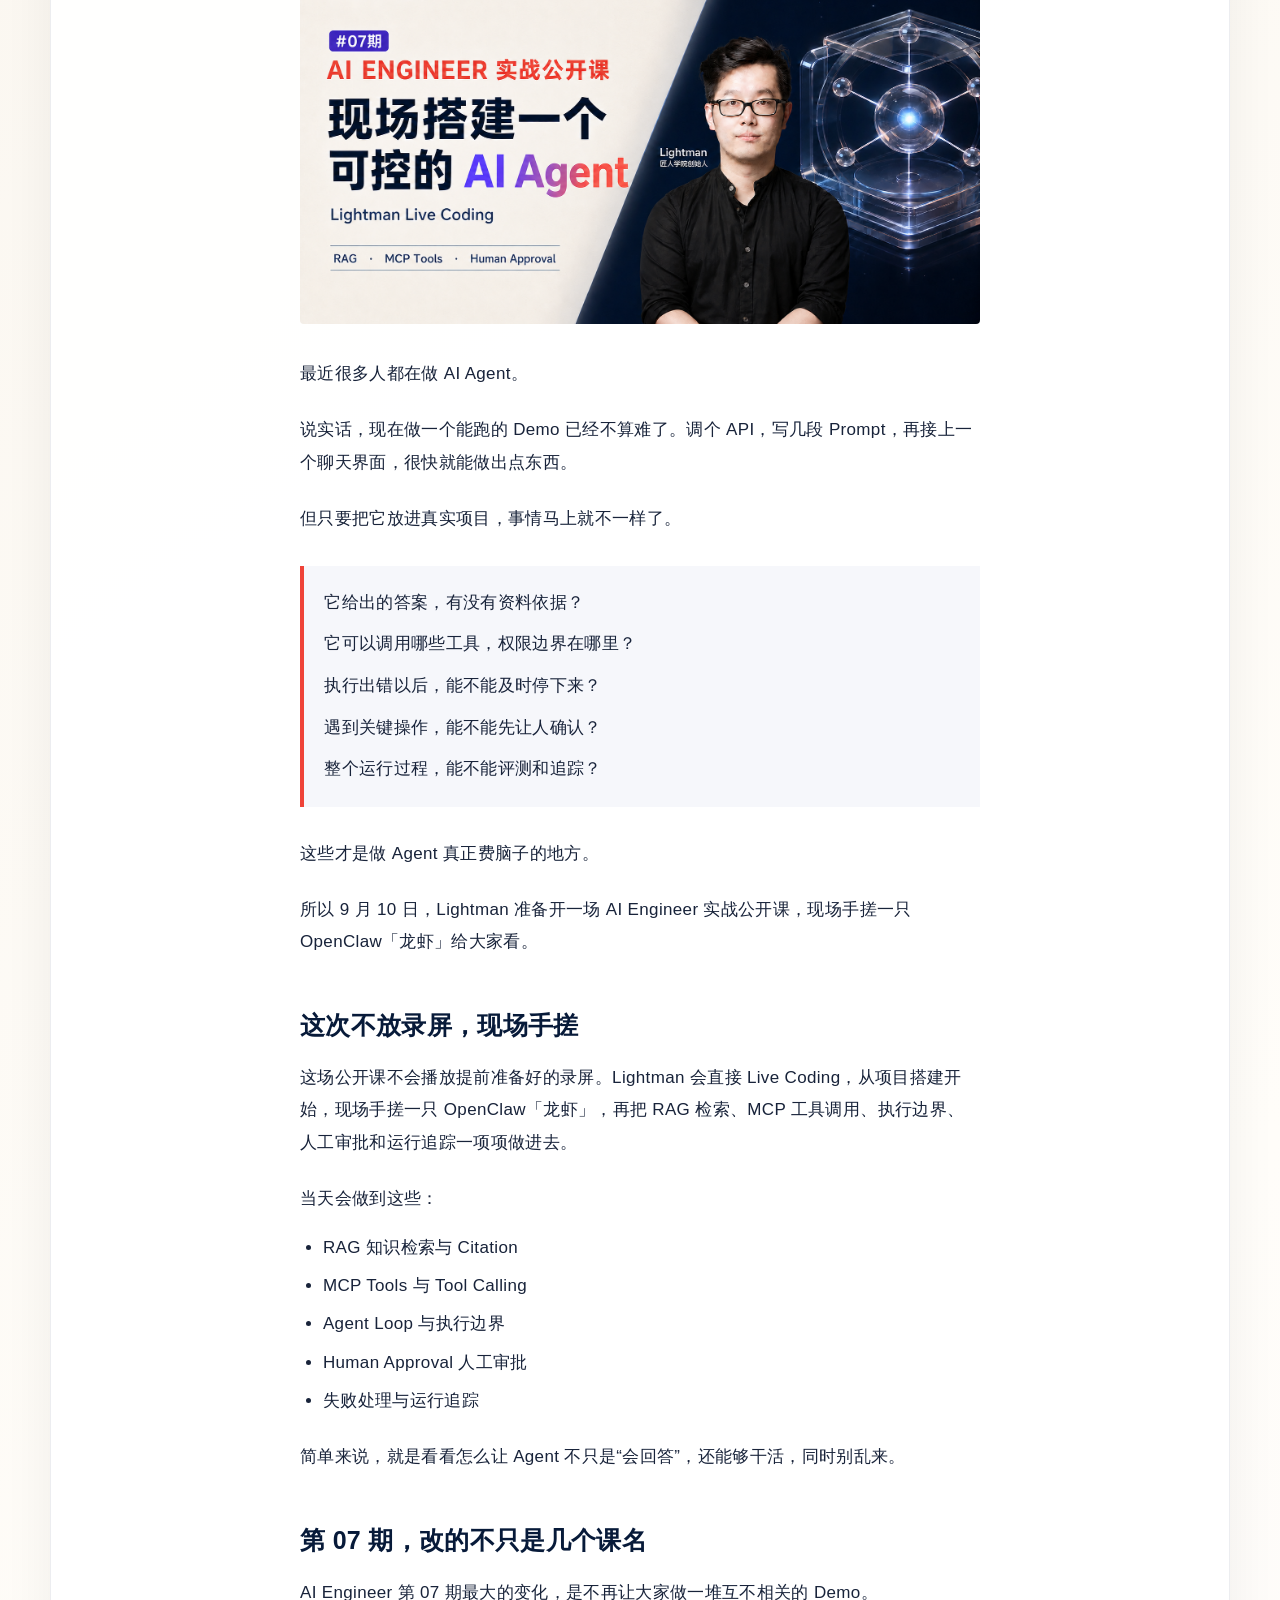
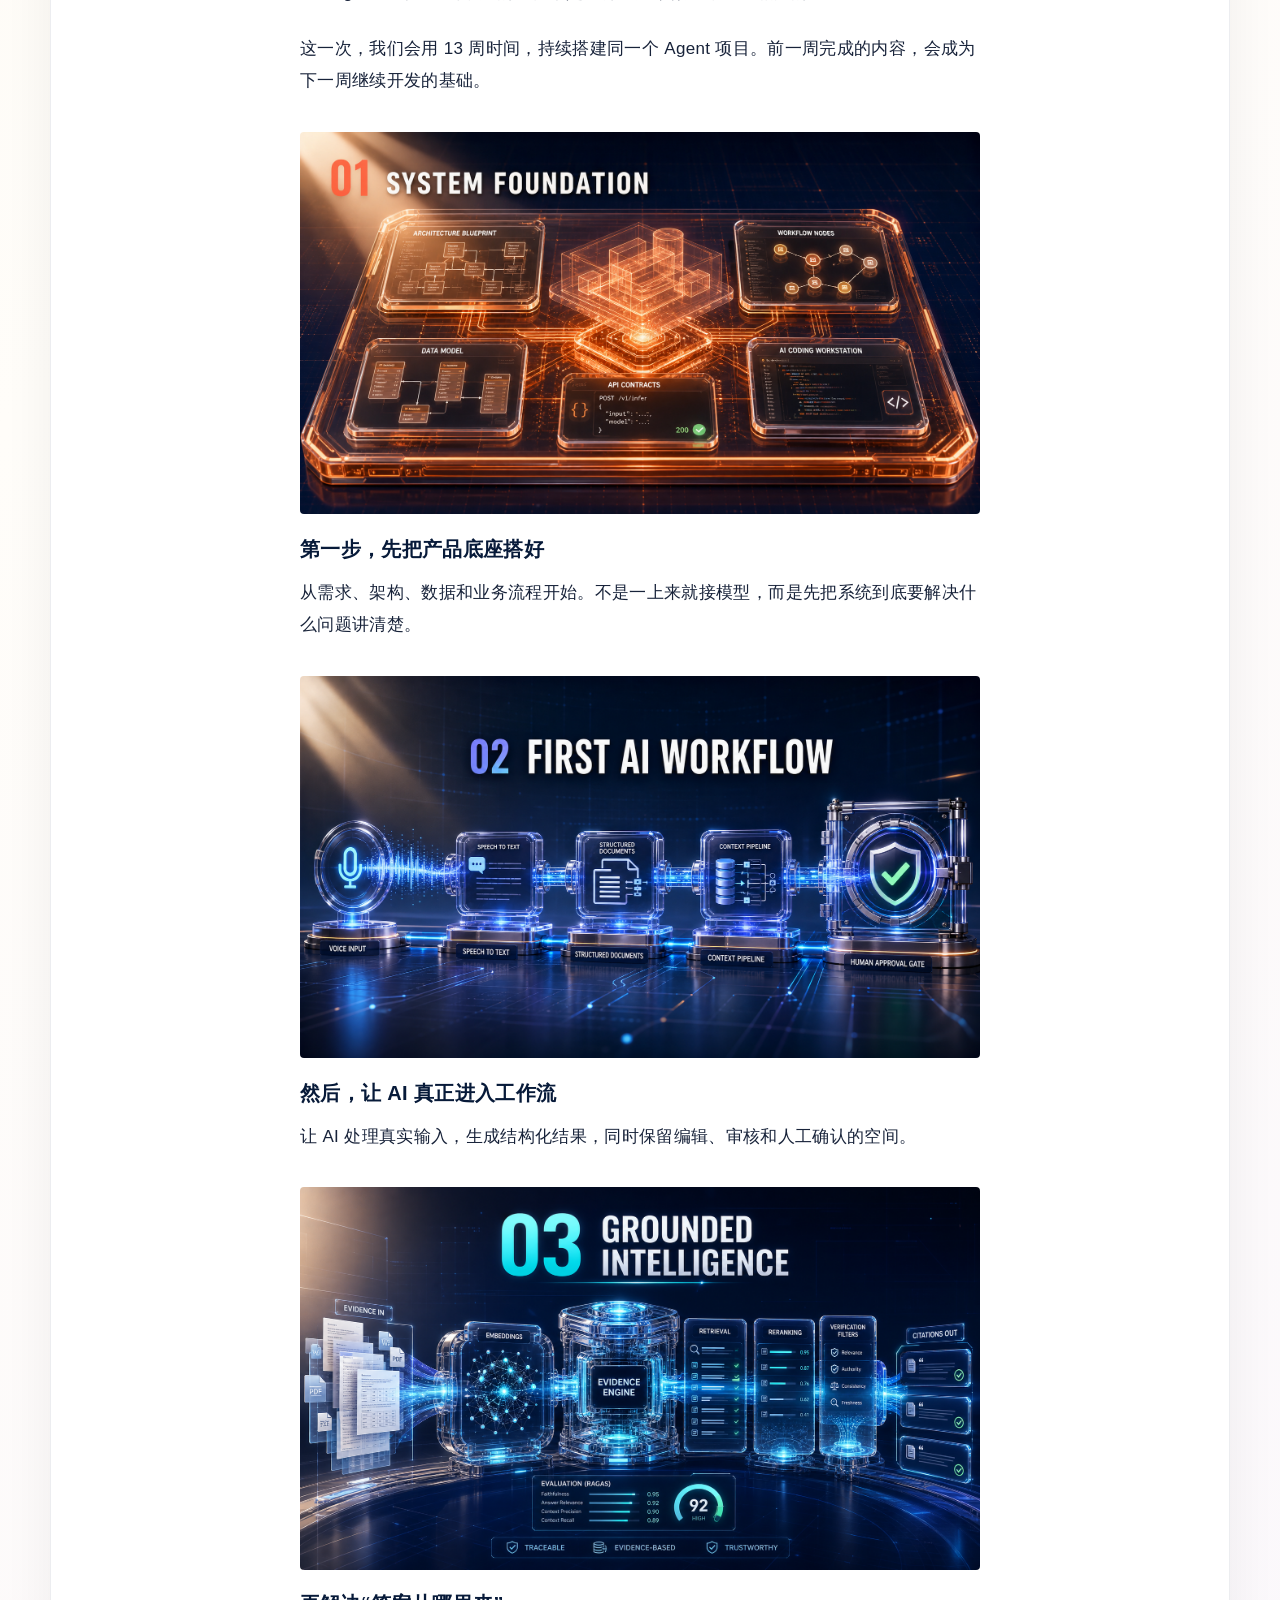
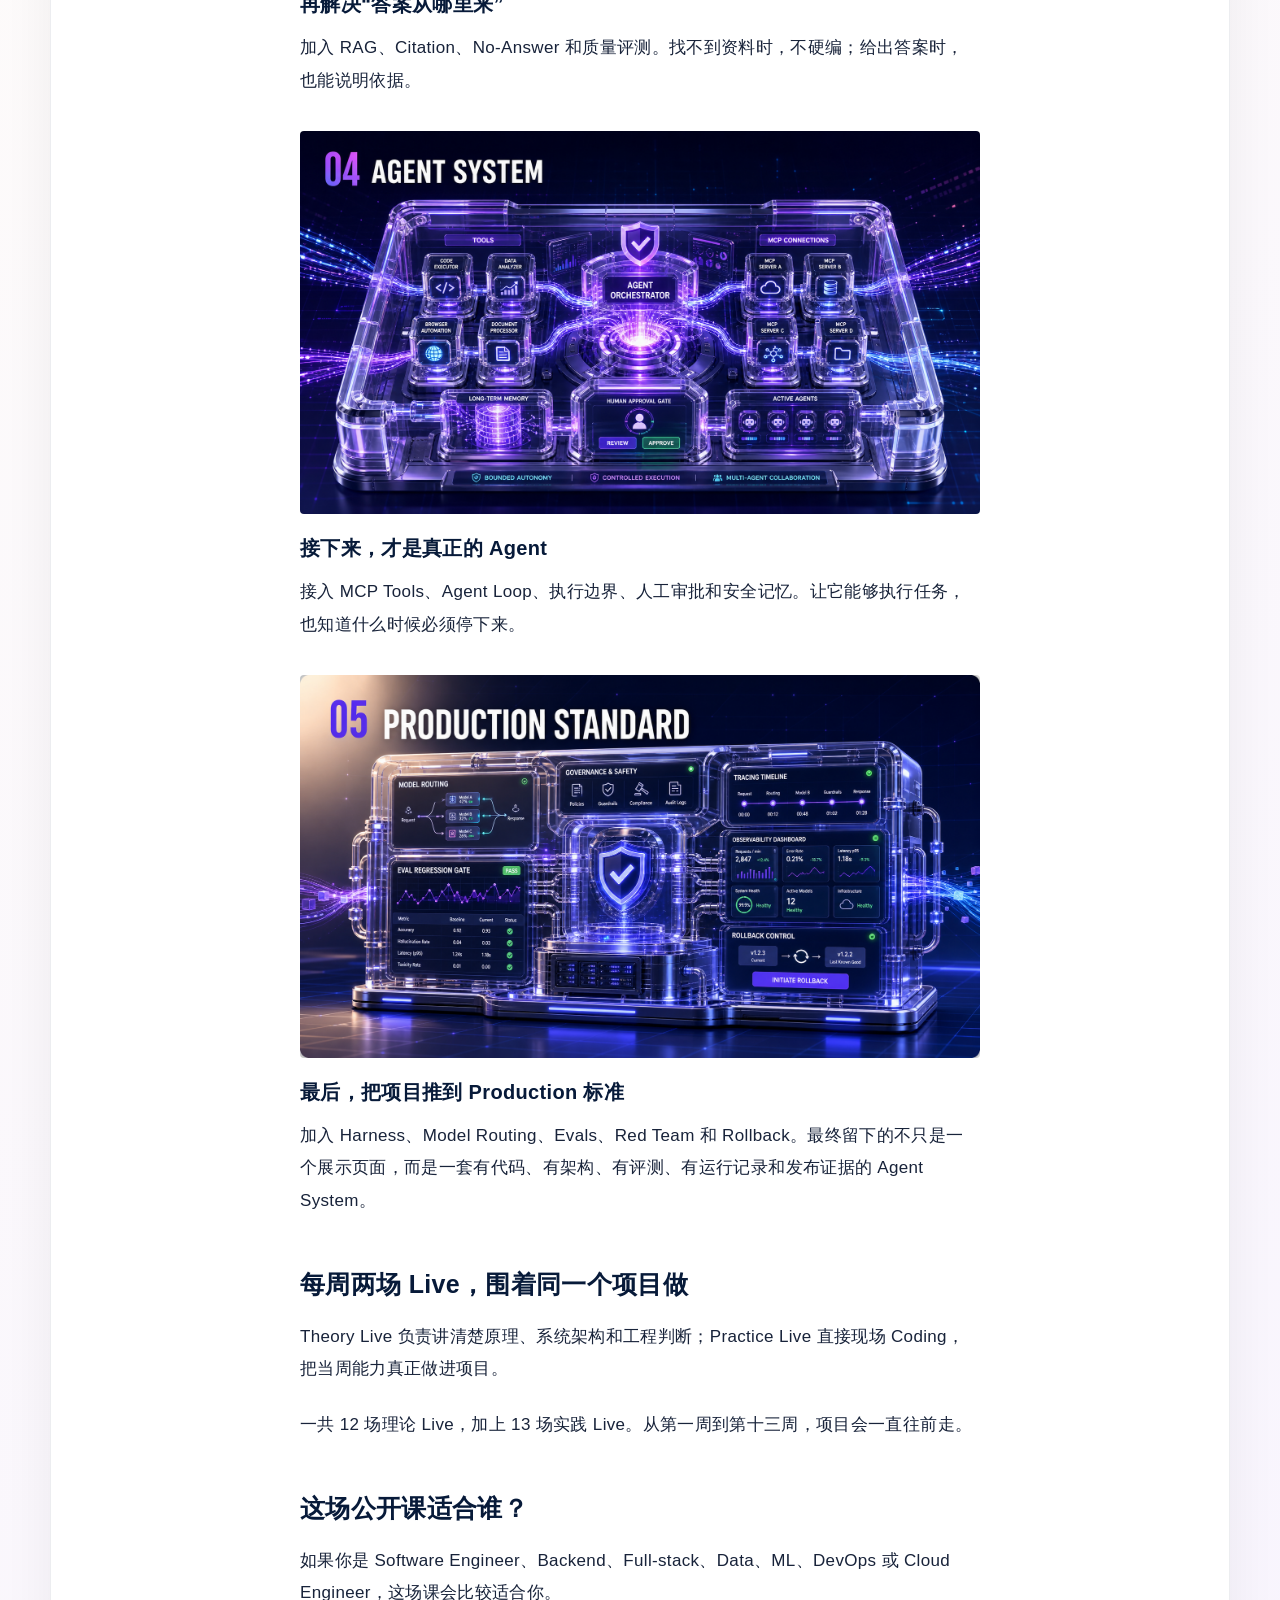
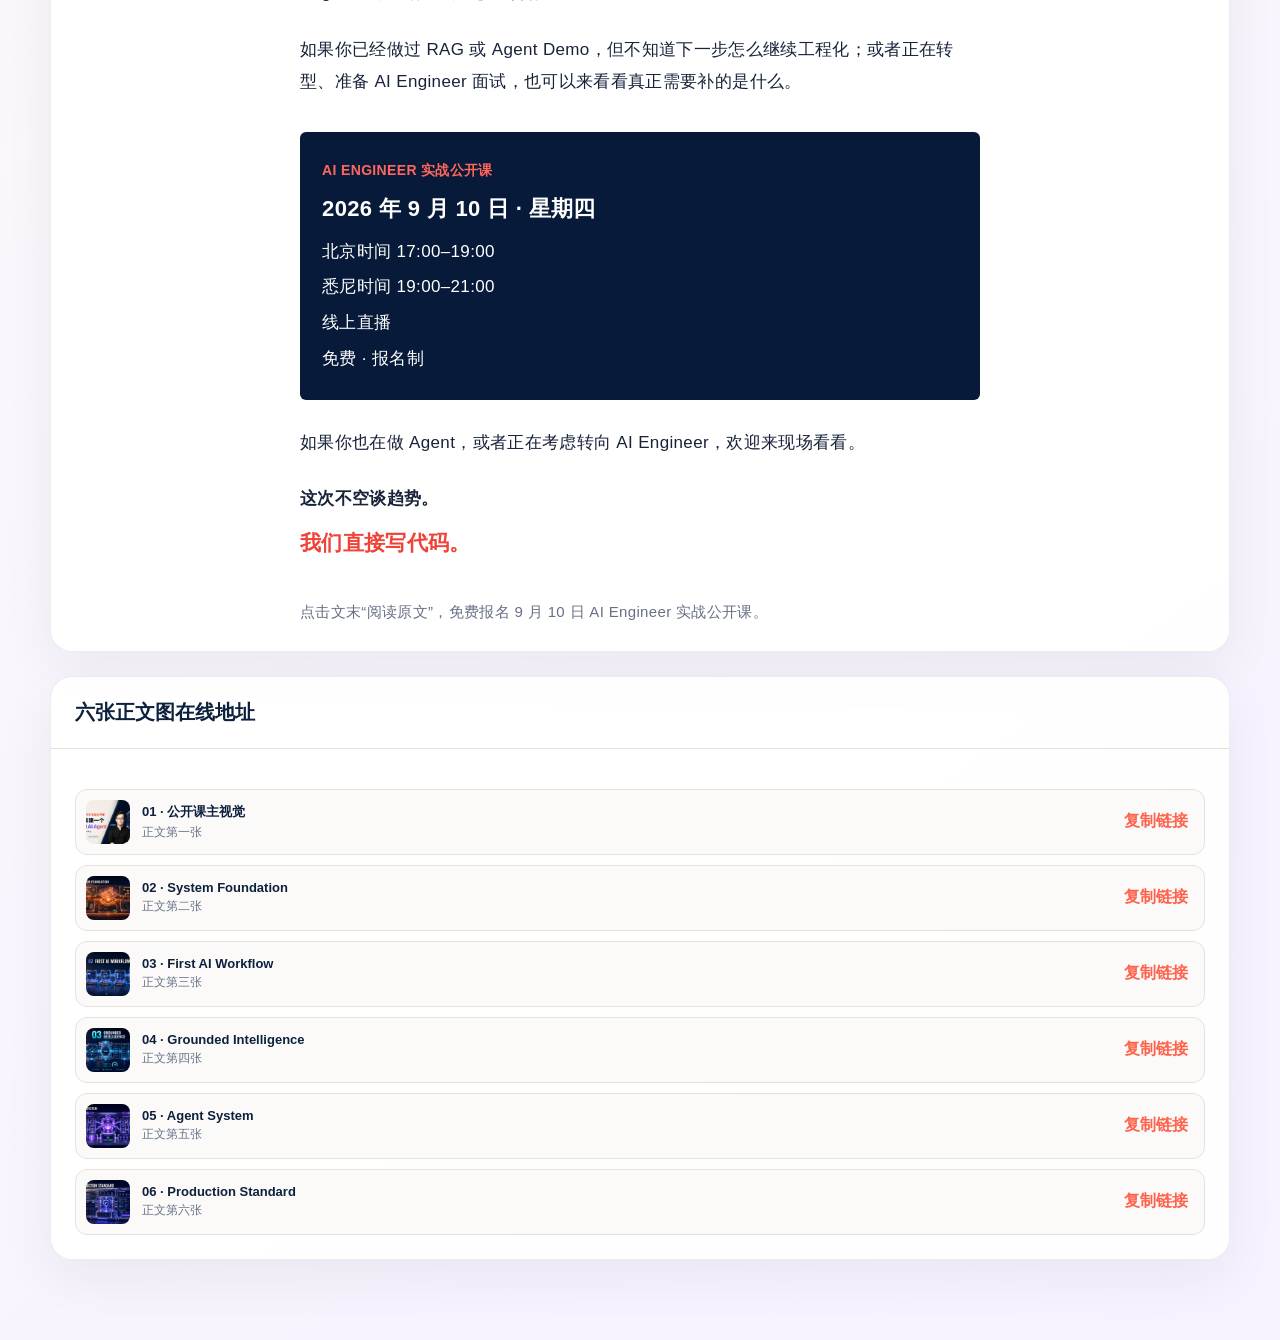
==== commit 8a26683e: "Update copy for OpenClaw live build" ====
--- a/index.html
+++ b/index.html
@@ -6,7 +6,7 @@
     <title>AI Engineer 实战公开课｜公众号发布 Copy</title>
     <meta name="description" content="一键复制标题、摘要和带在线图片的完整微信公众号正文。" />
     <meta property="og:title" content="AI Engineer 实战公开课｜公众号发布 Copy" />
-    <meta property="og:description" content="Lightman 现场搭建一个可控的 AI Agent。公众号完整图文可一键复制。" />
+    <meta property="og:description" content="Lightman 现场手搓一只 OpenClaw「龙虾」。公众号完整图文可一键复制。" />
     <meta property="og:image" content="https://simone0618.github.io/ai-agent-wechat-copy-0910/assets/wechat/01-live-agent-cover.png" />
     <meta property="og:type" content="website" />
     <meta name="twitter:card" content="summary_large_image" />
@@ -35,12 +35,12 @@
           <div class="panel-body">
             <div class="field">
               <div class="field-label">标题</div>
-              <div class="field-value" id="article-title">澳洲 IT 人如何转型 AI Engineer？9 月 10 日，Lightman 现场把项目搭给你看！</div>
+              <div class="field-value" id="article-title">AI Engineer 实战公开课｜Lightman 现场手搓一只 OpenClaw「龙虾」！</div>
               <button class="mini-action" type="button" data-copy-text="#article-title">复制标题</button>
             </div>
             <div class="field">
               <div class="field-label">摘要</div>
-              <div class="field-value" id="article-summary">会调 API 只是开始。9 月 10 日，Lightman 不放录屏，现场 Live Coding 搭建一个能检索资料、调用工具并支持人工审批的可控 AI Agent。</div>
+              <div class="field-value" id="article-summary">不放录屏，直接开写。9 月 10 日，Lightman 将现场手搓一只 OpenClaw「龙虾」，演示 RAG、MCP Tools、人工审批和运行追踪。</div>
               <button class="mini-action" type="button" data-copy-text="#article-summary">复制摘要</button>
             </div>
             <div class="field">
@@ -86,7 +86,7 @@
         </div>
         <div class="panel-body">
           <article id="wechat-article" style="max-width:680px;margin:0 auto;color:#18233a;font-family:-apple-system,BlinkMacSystemFont,'PingFang SC','Microsoft YaHei',sans-serif;font-size:17px;line-height:1.9;letter-spacing:.02em;">
-            <img src="assets/wechat/01-live-agent-cover.png" alt="AI Engineer 实战公开课，Lightman 现场搭建一个可控的 AI Agent" style="display:block;width:100%;height:auto;margin:0 auto 2em;border-radius:4px;" />
+            <img src="assets/wechat/01-live-agent-cover.png" alt="AI Engineer 实战公开课，Lightman 现场手搓一只 OpenClaw 龙虾" style="display:block;width:100%;height:auto;margin:0 auto 2em;border-radius:4px;" />
 
             <p style="margin:0 0 1.4em;">最近很多人都在做 AI Agent。</p>
             <p style="margin:0 0 1.4em;">说实话，现在做一个能跑的 Demo 已经不算难了。调个 API，写几段 Prompt，再接上一个聊天界面，很快就能做出点东西。</p>
@@ -101,10 +101,10 @@
             </section>
 
             <p style="margin:0 0 1.4em;">这些才是做 Agent 真正费脑子的地方。</p>
-            <p style="margin:0 0 1.7em;">所以 9 月 10 日，Lightman 准备开一场 AI Engineer 实战公开课，现场把这件事做给大家看。</p>
+            <p style="margin:0 0 1.7em;">所以 9 月 10 日，Lightman 准备开一场 AI Engineer 实战公开课，现场手搓一只 OpenClaw「龙虾」给大家看。</p>
 
-            <h2 style="margin:2em 0 .75em;color:#071a39;font-size:25px;line-height:1.4;font-weight:700;">这次不放录屏，现场写</h2>
-            <p style="margin:0 0 1.4em;">这场公开课不会播放提前准备好的录屏。Lightman 会直接 Live Coding，现场搭建一个能够检索资料、调用工具，并且支持人工审批的 AI Agent。</p>
+            <h2 style="margin:2em 0 .75em;color:#071a39;font-size:25px;line-height:1.4;font-weight:700;">这次不放录屏，现场手搓</h2>
+            <p style="margin:0 0 1.4em;">这场公开课不会播放提前准备好的录屏。Lightman 会直接 Live Coding，从项目搭建开始，现场手搓一只 OpenClaw「龙虾」，再把 RAG 检索、MCP 工具调用、执行边界、人工审批和运行追踪一项项做进去。</p>
             <p style="margin:0 0 1em;">当天会做到这些：</p>
             <ul style="margin:0 0 1.4em;padding-left:1.35em;">
               <li style="margin:.35em 0;">RAG 知识检索与 Citation</li>
--- a/styles.css
+++ b/styles.css
@@ -0,0 +1,104 @@
+:root {
+  color-scheme: light;
+  --ink: #0d203d;
+  --muted: #68738a;
+  --paper: #fffdf9;
+  --line: #e8e1d9;
+  --coral: #ff624b;
+  --purple: #9965f4;
+  --success: #19744a;
+}
+
+* { box-sizing: border-box; }
+html { scroll-behavior: smooth; }
+body {
+  margin: 0;
+  background: linear-gradient(145deg, #f8f3eb 0%, #fffdf9 42%, #f6f2ff 100%);
+  color: var(--ink);
+  font-family: -apple-system, BlinkMacSystemFont, "Segoe UI", "PingFang SC", "Hiragino Sans GB", "Microsoft YaHei", sans-serif;
+}
+button, a { font: inherit; }
+.shell { width: min(1180px, calc(100% - 32px)); margin: 0 auto; padding: 40px 0 80px; }
+.hero {
+  position: relative;
+  overflow: hidden;
+  border: 1px solid rgba(13, 32, 61, .08);
+  border-radius: 28px;
+  background: rgba(255, 253, 249, .9);
+  padding: 36px;
+  box-shadow: 0 24px 80px rgba(35, 31, 27, .08);
+}
+.hero::after {
+  content: "";
+  position: absolute;
+  width: 380px;
+  height: 380px;
+  right: -160px;
+  top: -210px;
+  border-radius: 50%;
+  background: linear-gradient(135deg, rgba(255,98,75,.22), rgba(153,101,244,.18));
+  filter: blur(6px);
+}
+.eyebrow { margin: 0 0 10px; color: var(--coral); font-size: 13px; font-weight: 800; letter-spacing: .12em; text-transform: uppercase; }
+h1 { max-width: 780px; margin: 0; font-size: clamp(36px, 7vw, 72px); line-height: .98; letter-spacing: -.045em; }
+.hero p { max-width: 720px; margin: 18px 0 0; color: var(--muted); line-height: 1.75; }
+.status { display: inline-flex; align-items: center; gap: 8px; margin-top: 22px; padding: 9px 13px; border-radius: 999px; background: #e9f8ef; color: var(--success); font-size: 13px; font-weight: 700; }
+.dot { width: 8px; height: 8px; border-radius: 50%; background: #2fb473; }
+.actions { display: flex; flex-wrap: wrap; gap: 12px; margin-top: 24px; }
+.button {
+  display: inline-flex;
+  align-items: center;
+  justify-content: center;
+  min-height: 44px;
+  border: 0;
+  border-radius: 13px;
+  padding: 0 18px;
+  background: var(--ink);
+  color: white;
+  font-weight: 750;
+  text-decoration: none;
+  cursor: pointer;
+  transition: transform .18s ease, box-shadow .18s ease;
+}
+.button:hover { transform: translateY(-1px); box-shadow: 0 10px 24px rgba(13,32,61,.18); }
+.button.secondary { background: #f1ede7; color: var(--ink); }
+.button.accent { background: linear-gradient(100deg, var(--coral), #ff477e 55%, var(--purple)); }
+.grid { display: grid; grid-template-columns: minmax(0, 1fr) minmax(320px, 430px); gap: 24px; align-items: start; margin-top: 24px; }
+.panel { border: 1px solid rgba(13,32,61,.08); border-radius: 22px; background: rgba(255,255,255,.92); box-shadow: 0 18px 52px rgba(35,31,27,.06); }
+.panel-head { display: flex; align-items: center; justify-content: space-between; gap: 16px; padding: 22px 24px; border-bottom: 1px solid var(--line); }
+.panel-head h2 { margin: 0; font-size: 20px; }
+.panel-body { padding: 24px; }
+.field { padding: 16px; border: 1px solid var(--line); border-radius: 14px; background: #fbfaf8; }
+.field + .field { margin-top: 12px; }
+.field-label { margin-bottom: 6px; color: var(--muted); font-size: 12px; font-weight: 800; letter-spacing: .08em; text-transform: uppercase; }
+.field-value { line-height: 1.65; font-weight: 650; }
+.mini-action { margin-top: 10px; border: 0; background: transparent; color: var(--coral); padding: 0; font-weight: 750; cursor: pointer; }
+.cover-grid { display: grid; gap: 16px; }
+.cover-card { border: 1px solid var(--line); border-radius: 16px; padding: 12px; background: var(--paper); }
+.cover-card img { display: block; width: 100%; border-radius: 10px; background: #f5f1eb; }
+.cover-card strong { display: block; margin: 12px 0 3px; }
+.cover-card span { color: var(--muted); font-size: 13px; }
+.cover-card .actions { margin-top: 12px; gap: 8px; }
+.cover-card .button { min-height: 38px; padding: 0 12px; font-size: 13px; }
+.article-wrap { margin-top: 24px; }
+.article-note { margin: 0; color: var(--muted); font-size: 13px; }
+.asset-list { display: grid; gap: 10px; margin-top: 16px; }
+.asset-row { display: grid; grid-template-columns: 44px 1fr auto; gap: 12px; align-items: center; padding: 10px; border: 1px solid var(--line); border-radius: 12px; background: #fbfaf8; }
+.asset-row img { width: 44px; height: 44px; object-fit: cover; border-radius: 8px; }
+.asset-row strong { display: block; font-size: 13px; }
+.asset-row span { display: block; margin-top: 3px; color: var(--muted); font-size: 12px; }
+.asset-row button { border: 0; color: var(--coral); background: transparent; font-weight: 750; cursor: pointer; }
+.toast { position: fixed; right: 24px; bottom: 24px; z-index: 30; transform: translateY(20px); opacity: 0; pointer-events: none; border-radius: 12px; background: var(--ink); color: white; padding: 12px 16px; box-shadow: 0 16px 40px rgba(13,32,61,.22); transition: .2s ease; }
+.toast.show { transform: translateY(0); opacity: 1; }
+@media (max-width: 860px) {
+  .shell { width: min(100% - 20px, 720px); padding-top: 12px; }
+  .hero { padding: 26px 22px; border-radius: 20px; }
+  .grid { grid-template-columns: 1fr; }
+  .panel-head { align-items: flex-start; flex-direction: column; }
+  .panel-head .button { width: 100%; }
+}
+@media print {
+  body { background: white; }
+  .hero, .grid > aside, .panel-head, .article-note, .toast { display: none !important; }
+  .shell, .grid, .article-wrap, .panel, .panel-body { width: 100%; margin: 0; padding: 0; border: 0; box-shadow: none; }
+}
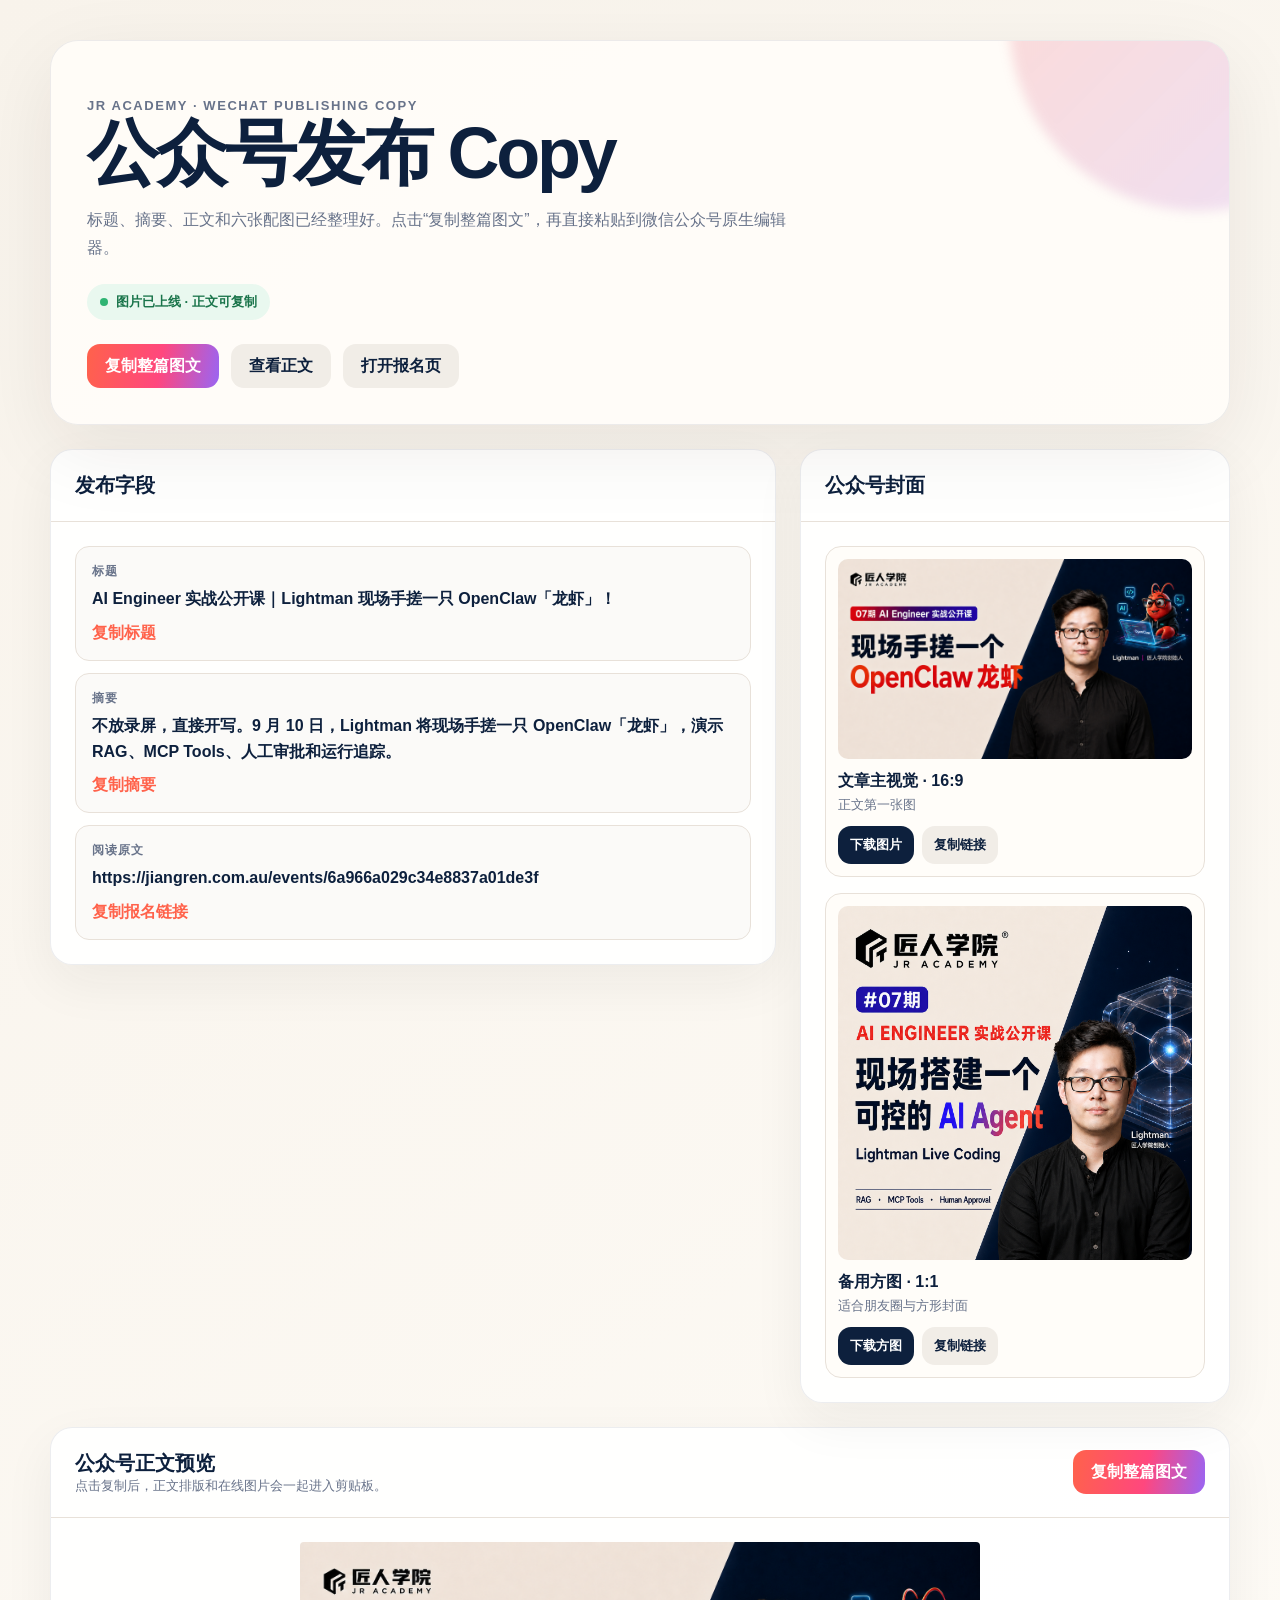
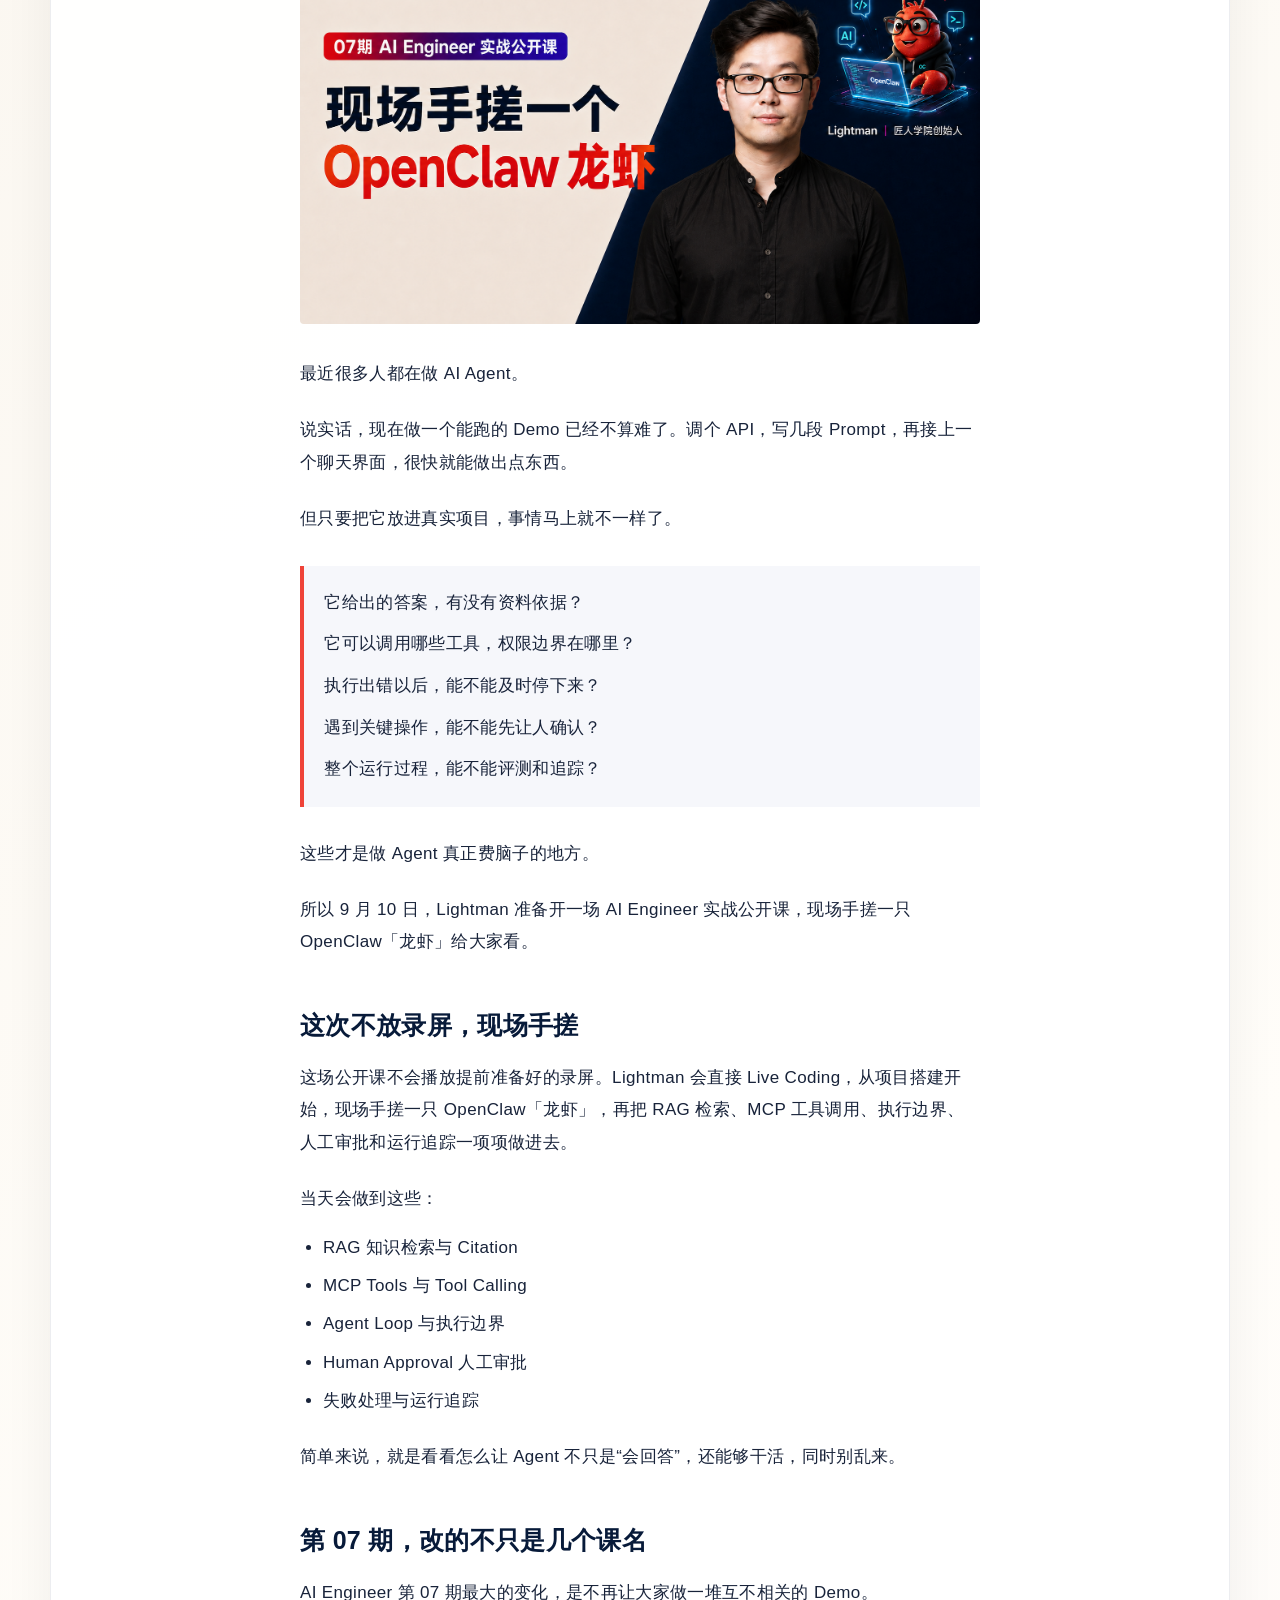
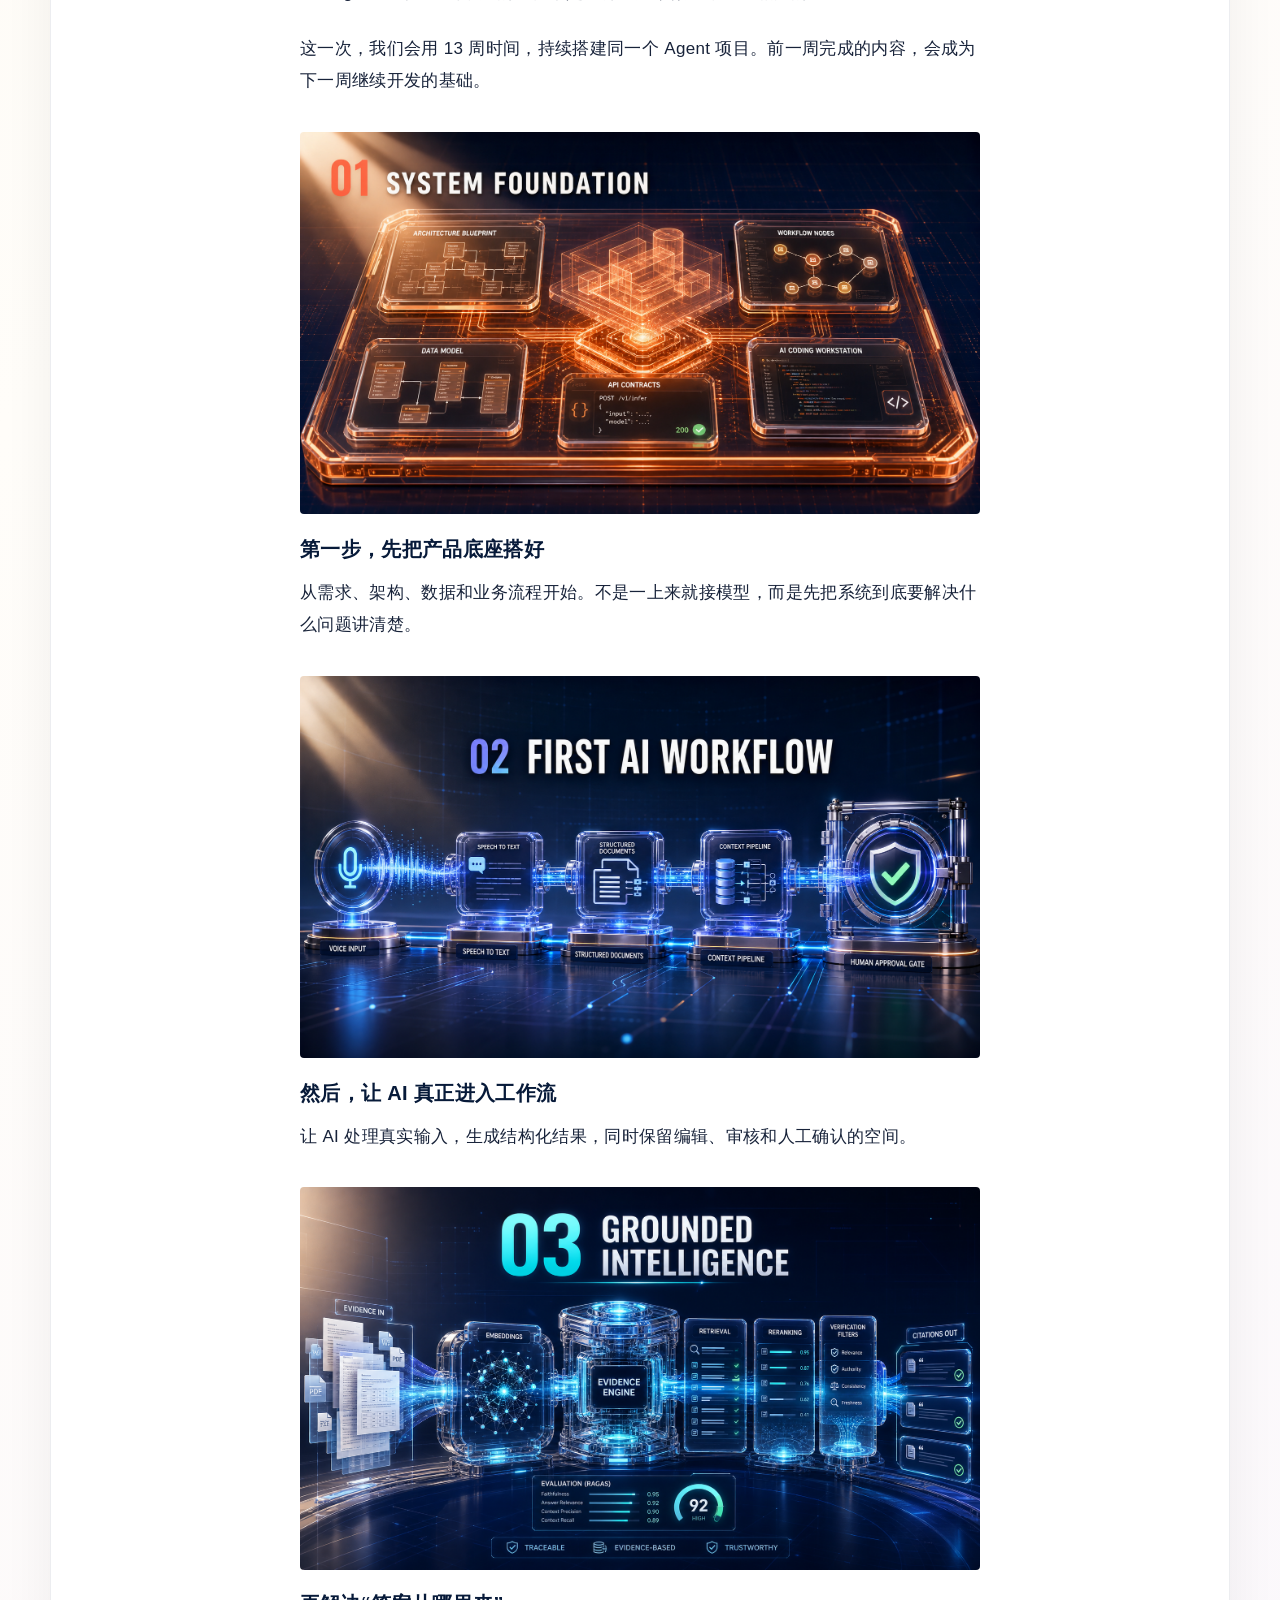
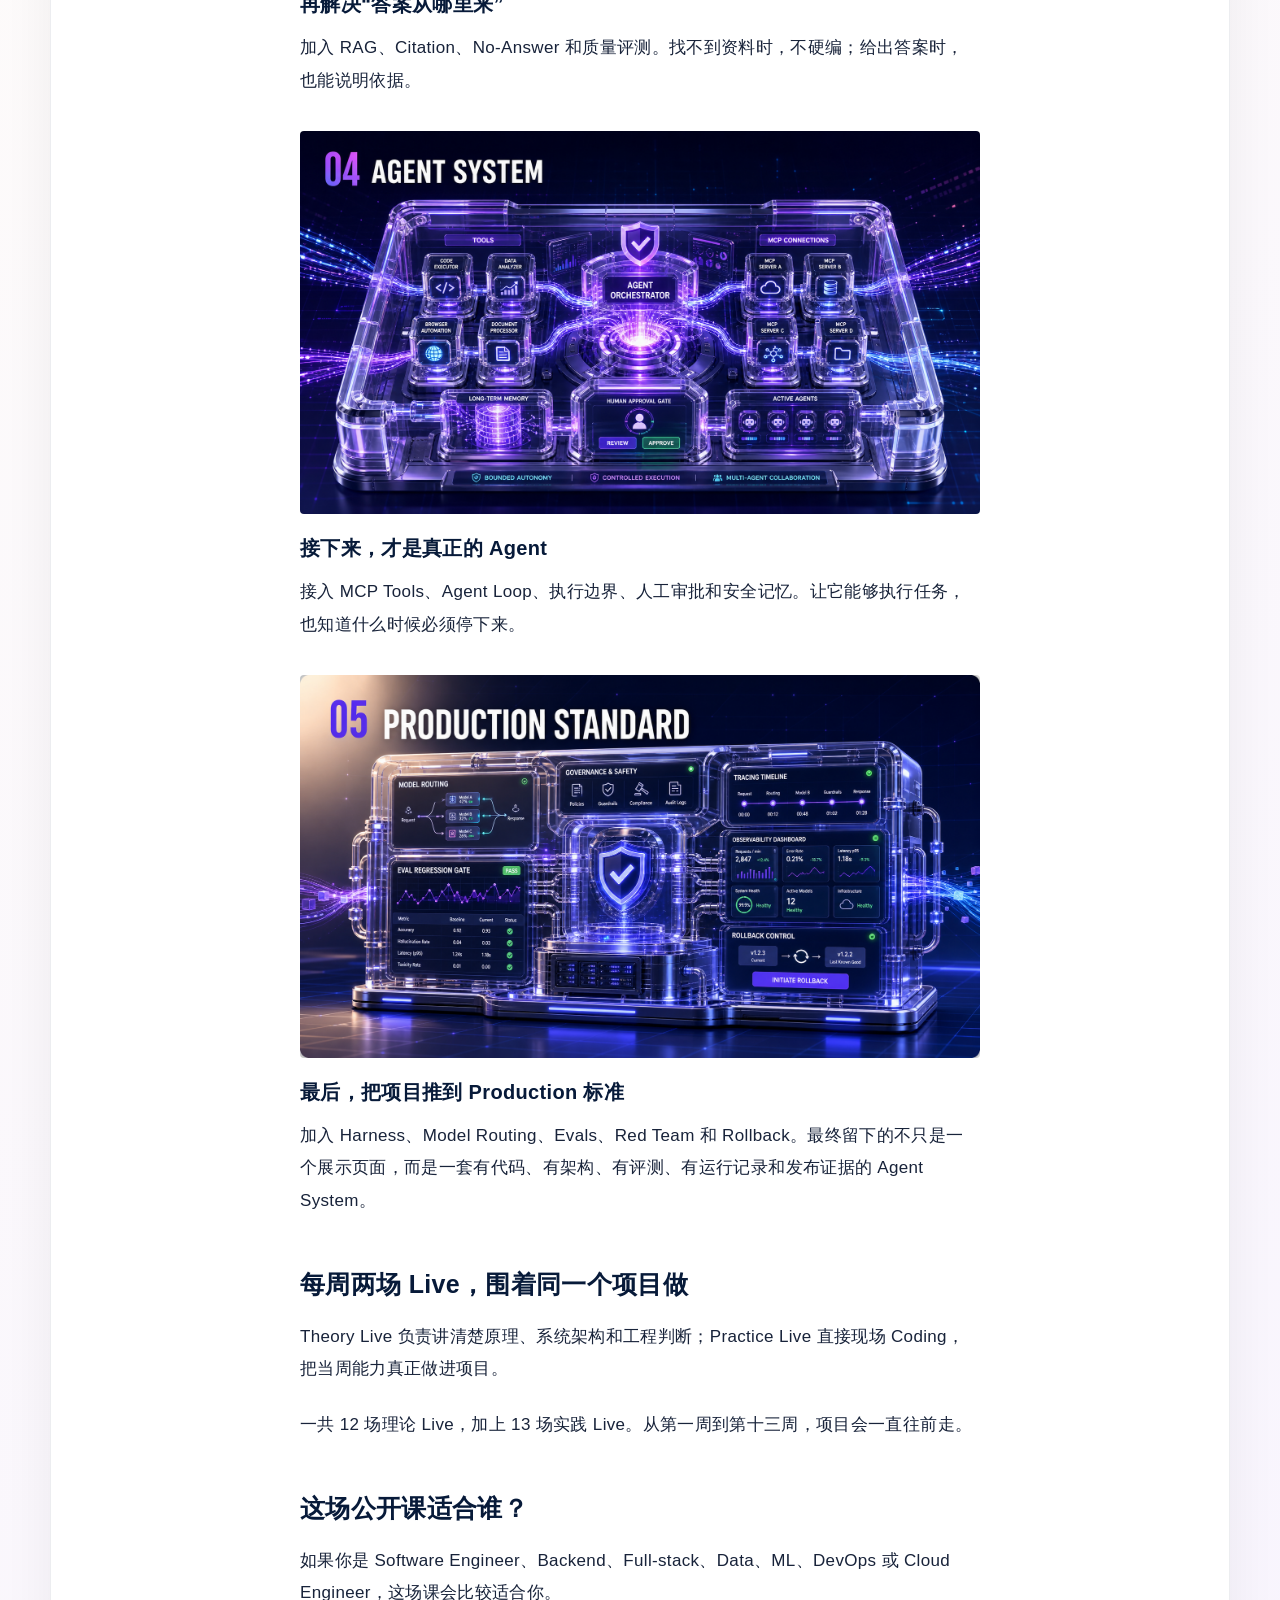
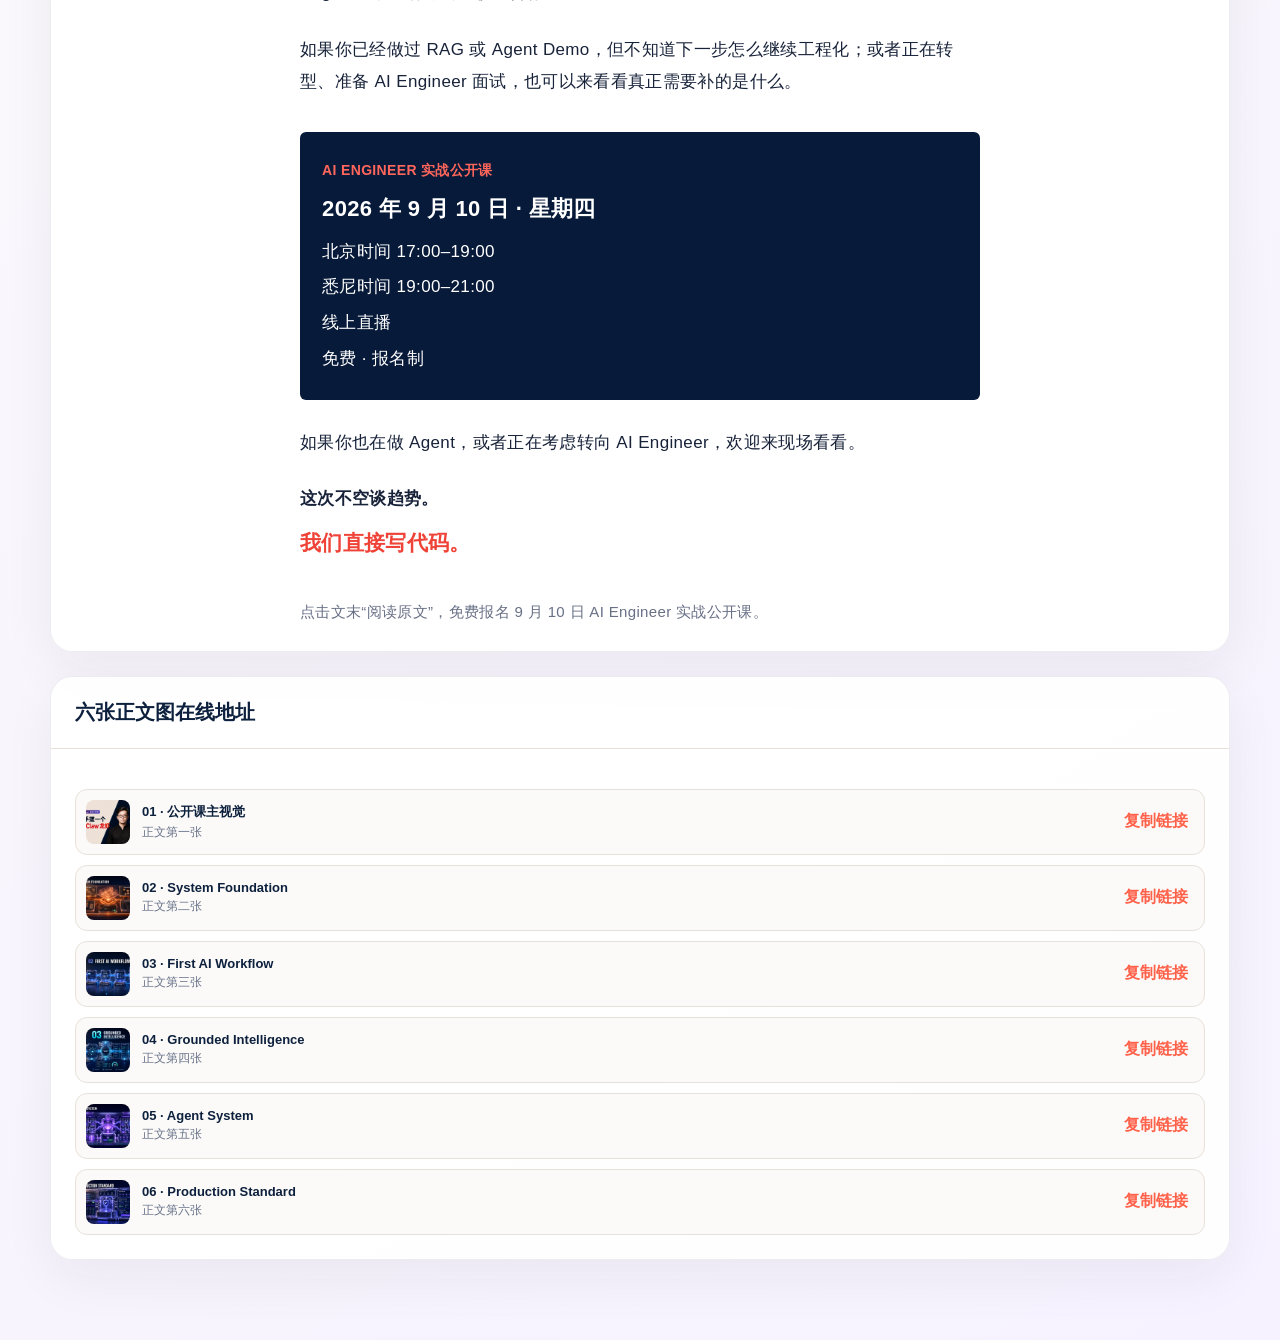
==== commit 507ece1f: "Use OpenClaw event cover" ====
--- a/index.html
+++ b/index.html
@@ -7,12 +7,12 @@
     <meta name="description" content="一键复制标题、摘要和带在线图片的完整微信公众号正文。" />
     <meta property="og:title" content="AI Engineer 实战公开课｜公众号发布 Copy" />
     <meta property="og:description" content="Lightman 现场手搓一只 OpenClaw「龙虾」。公众号完整图文可一键复制。" />
-    <meta property="og:image" content="https://simone0618.github.io/ai-agent-wechat-copy-0910/assets/wechat/01-live-agent-cover.png" />
+    <meta property="og:image" content="https://simone0618.github.io/ai-agent-wechat-copy-0910/assets/wechat/01-openclaw-live-cover.png" />
     <meta property="og:type" content="website" />
     <meta name="twitter:card" content="summary_large_image" />
     <meta name="twitter:title" content="AI Engineer 实战公开课｜公众号发布 Copy" />
     <meta name="twitter:description" content="一键复制带在线图片的完整微信公众号正文。" />
-    <meta name="twitter:image" content="https://simone0618.github.io/ai-agent-wechat-copy-0910/assets/wechat/01-live-agent-cover.png" />
+    <meta name="twitter:image" content="https://simone0618.github.io/ai-agent-wechat-copy-0910/assets/wechat/01-openclaw-live-cover.png" />
     <link rel="stylesheet" href="styles.css" />
   </head>
   <body>
@@ -55,12 +55,12 @@
           <div class="panel-head"><h2>公众号封面</h2></div>
           <div class="panel-body cover-grid">
             <div class="cover-card">
-              <img src="assets/wechat/01-live-agent-cover.png" alt="AI Engineer 实战公开课主视觉" />
+              <img src="assets/wechat/01-openclaw-live-cover.png" alt="AI Engineer 实战公开课主视觉" />
               <strong>文章主视觉 · 16:9</strong>
               <span>正文第一张图</span>
               <div class="actions">
-                <a class="button" href="assets/wechat/01-live-agent-cover.png" download>下载图片</a>
-                <button class="button secondary" type="button" data-copy-url="assets/wechat/01-live-agent-cover.png">复制链接</button>
+                <a class="button" href="assets/wechat/01-openclaw-live-cover.png" download>下载图片</a>
+                <button class="button secondary" type="button" data-copy-url="assets/wechat/01-openclaw-live-cover.png">复制链接</button>
               </div>
             </div>
             <div class="cover-card">
@@ -86,7 +86,7 @@
         </div>
         <div class="panel-body">
           <article id="wechat-article" style="max-width:680px;margin:0 auto;color:#18233a;font-family:-apple-system,BlinkMacSystemFont,'PingFang SC','Microsoft YaHei',sans-serif;font-size:17px;line-height:1.9;letter-spacing:.02em;">
-            <img src="assets/wechat/01-live-agent-cover.png" alt="AI Engineer 实战公开课，Lightman 现场手搓一只 OpenClaw 龙虾" style="display:block;width:100%;height:auto;margin:0 auto 2em;border-radius:4px;" />
+            <img src="assets/wechat/01-openclaw-live-cover.png" alt="AI Engineer 实战公开课，Lightman 现场手搓一只 OpenClaw 龙虾" style="display:block;width:100%;height:auto;margin:0 auto 2em;border-radius:4px;" />
 
             <p style="margin:0 0 1.4em;">最近很多人都在做 AI Agent。</p>
             <p style="margin:0 0 1.4em;">说实话，现在做一个能跑的 Demo 已经不算难了。调个 API，写几段 Prompt，再接上一个聊天界面，很快就能做出点东西。</p>
@@ -168,7 +168,7 @@
         <div class="panel-head"><h2>六张正文图在线地址</h2></div>
         <div class="panel-body">
           <div class="asset-list">
-            <div class="asset-row"><img src="assets/wechat/01-live-agent-cover.png" alt=""><div><strong>01 · 公开课主视觉</strong><span>正文第一张</span></div><button type="button" data-copy-url="assets/wechat/01-live-agent-cover.png">复制链接</button></div>
+            <div class="asset-row"><img src="assets/wechat/01-openclaw-live-cover.png" alt=""><div><strong>01 · 公开课主视觉</strong><span>正文第一张</span></div><button type="button" data-copy-url="assets/wechat/01-openclaw-live-cover.png">复制链接</button></div>
             <div class="asset-row"><img src="assets/wechat/02-system-foundation.png" alt=""><div><strong>02 · System Foundation</strong><span>正文第二张</span></div><button type="button" data-copy-url="assets/wechat/02-system-foundation.png">复制链接</button></div>
             <div class="asset-row"><img src="assets/wechat/03-first-ai-workflow.png" alt=""><div><strong>03 · First AI Workflow</strong><span>正文第三张</span></div><button type="button" data-copy-url="assets/wechat/03-first-ai-workflow.png">复制链接</button></div>
             <div class="asset-row"><img src="assets/wechat/04-grounded-intelligence.png" alt=""><div><strong>04 · Grounded Intelligence</strong><span>正文第四张</span></div><button type="button" data-copy-url="assets/wechat/04-grounded-intelligence.png">复制链接</button></div>
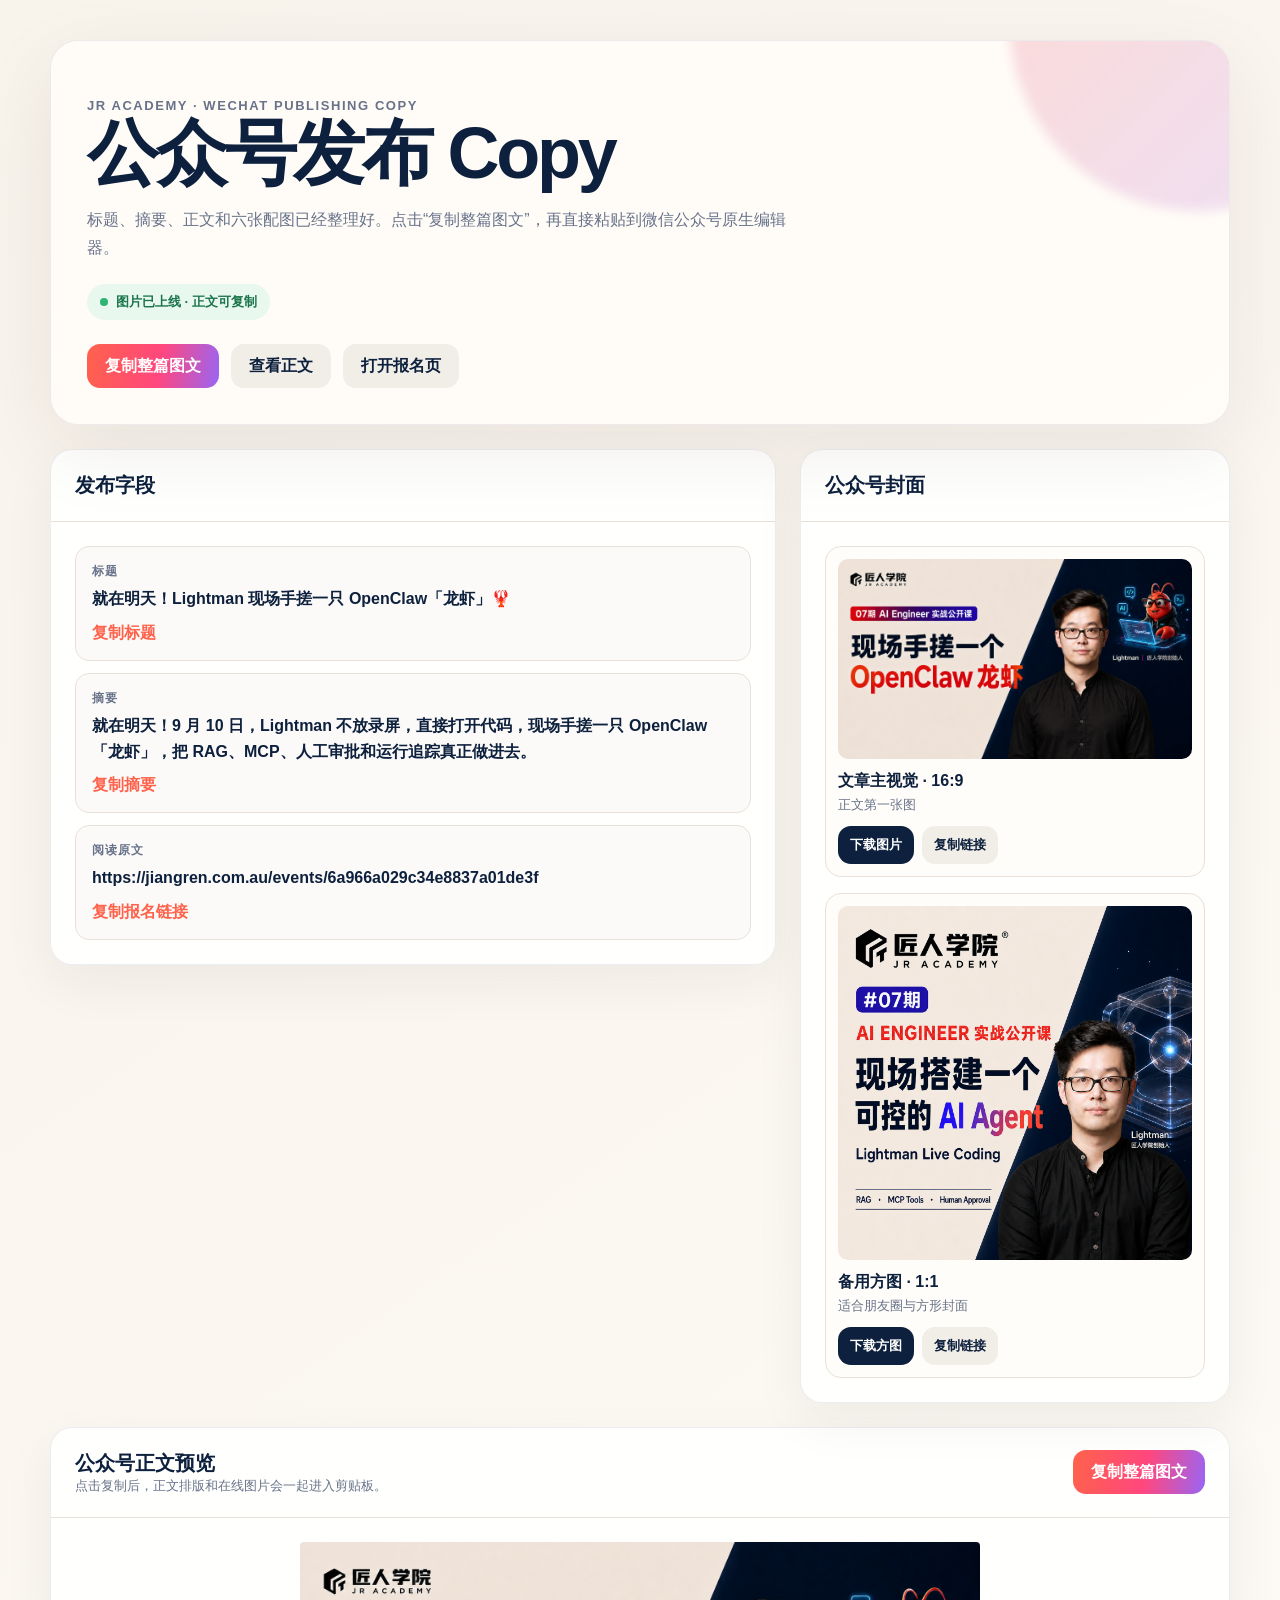
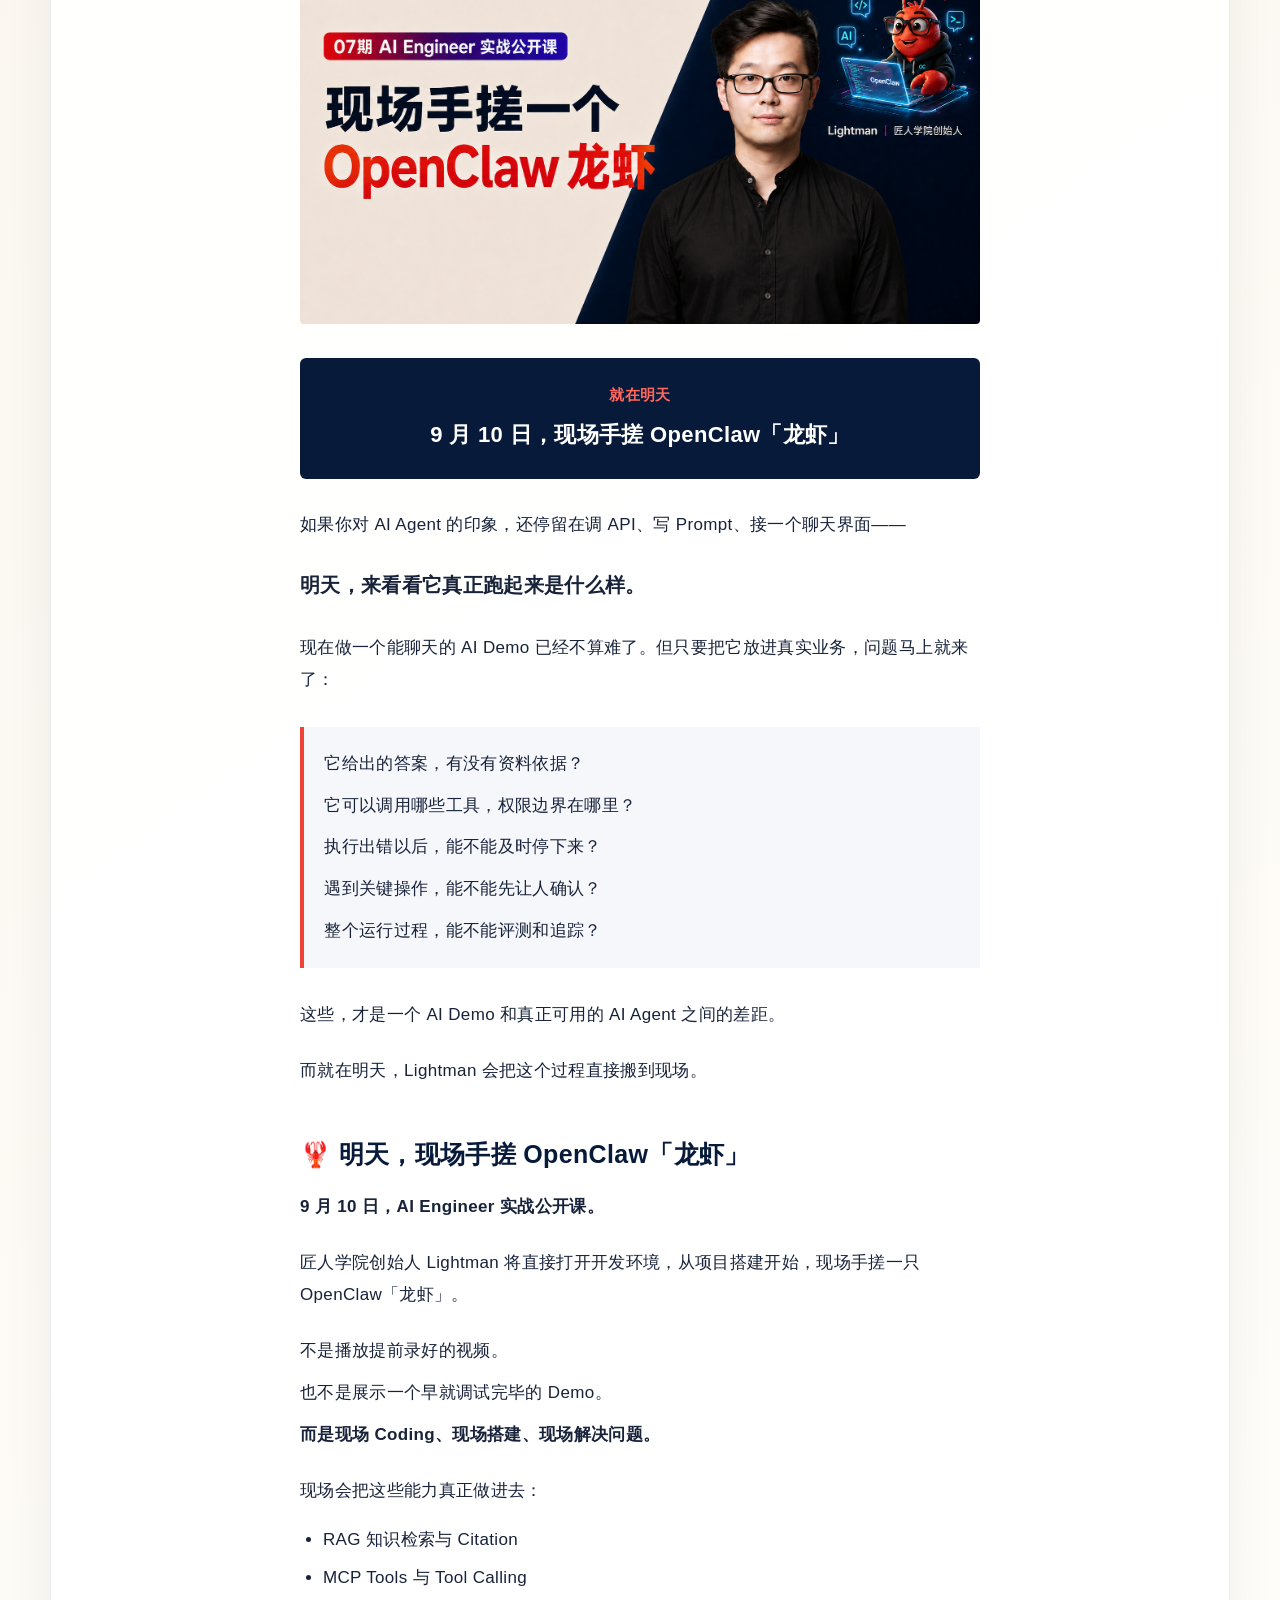
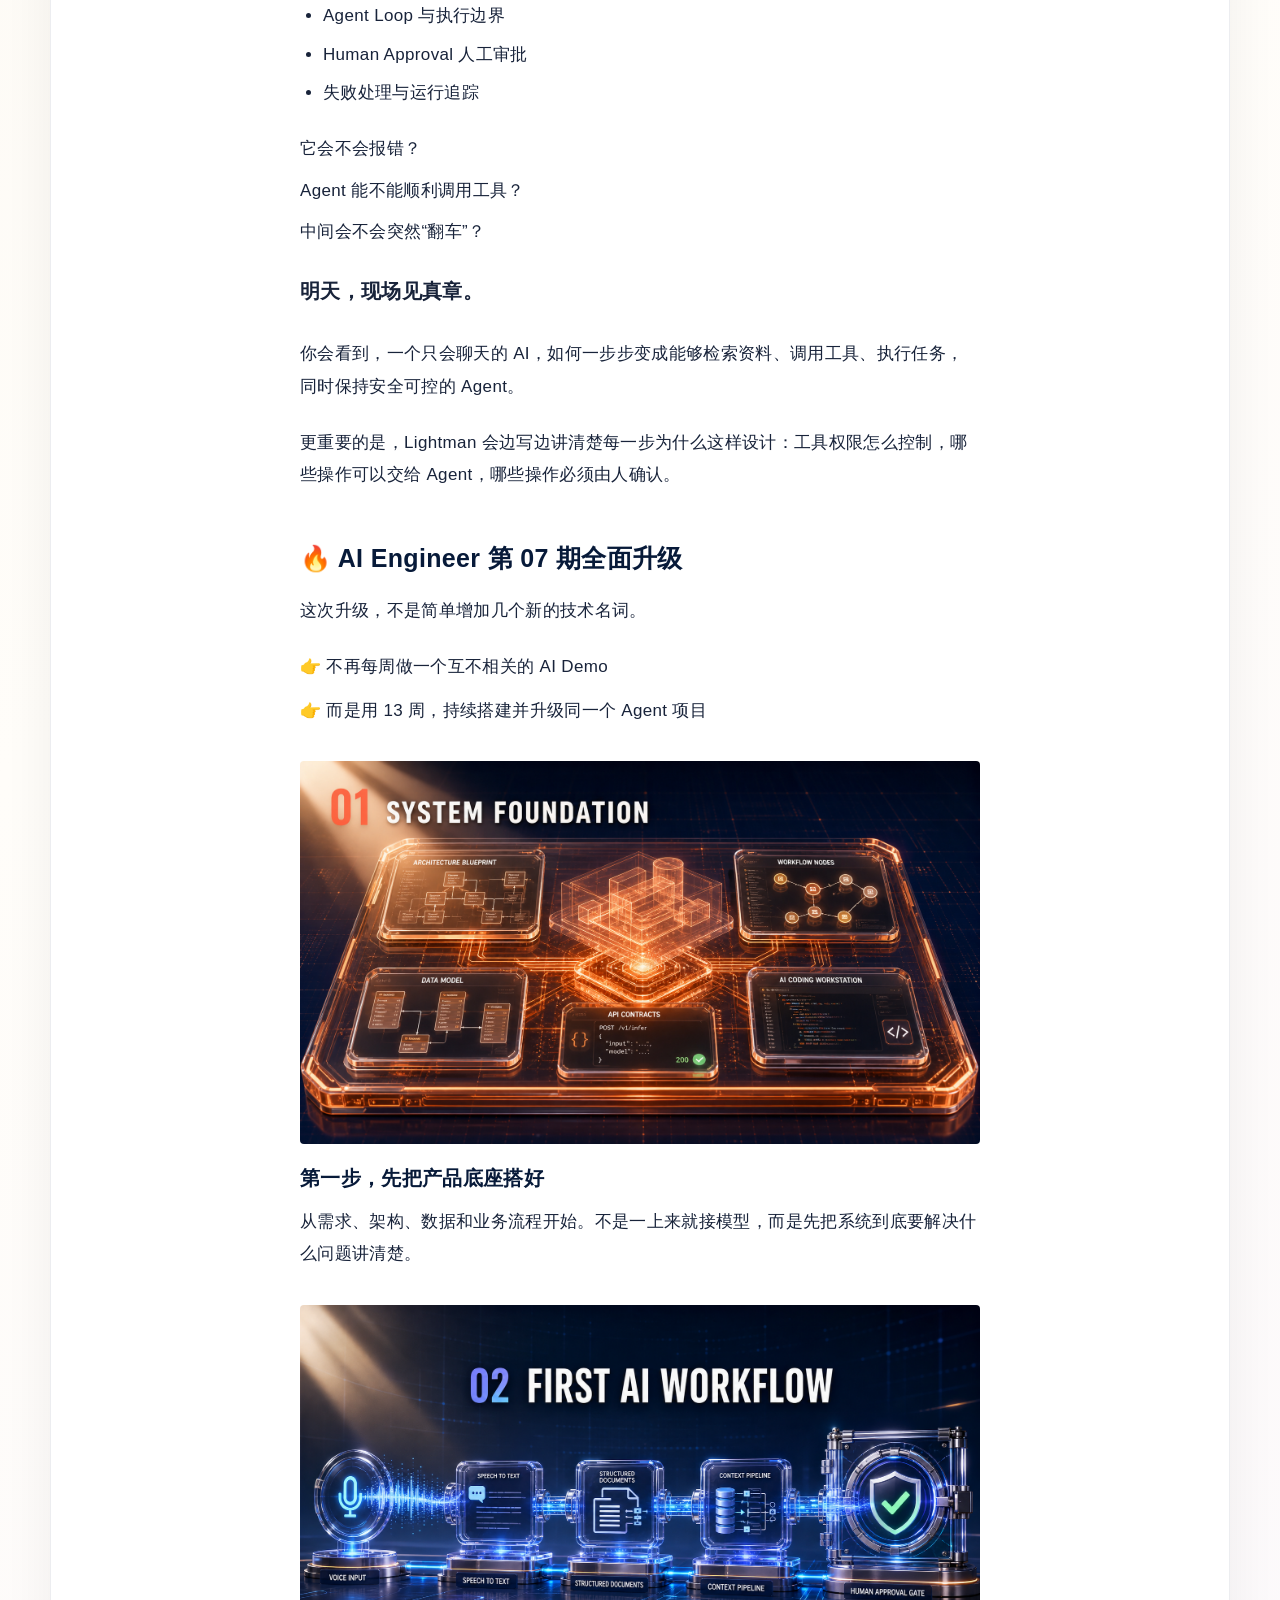
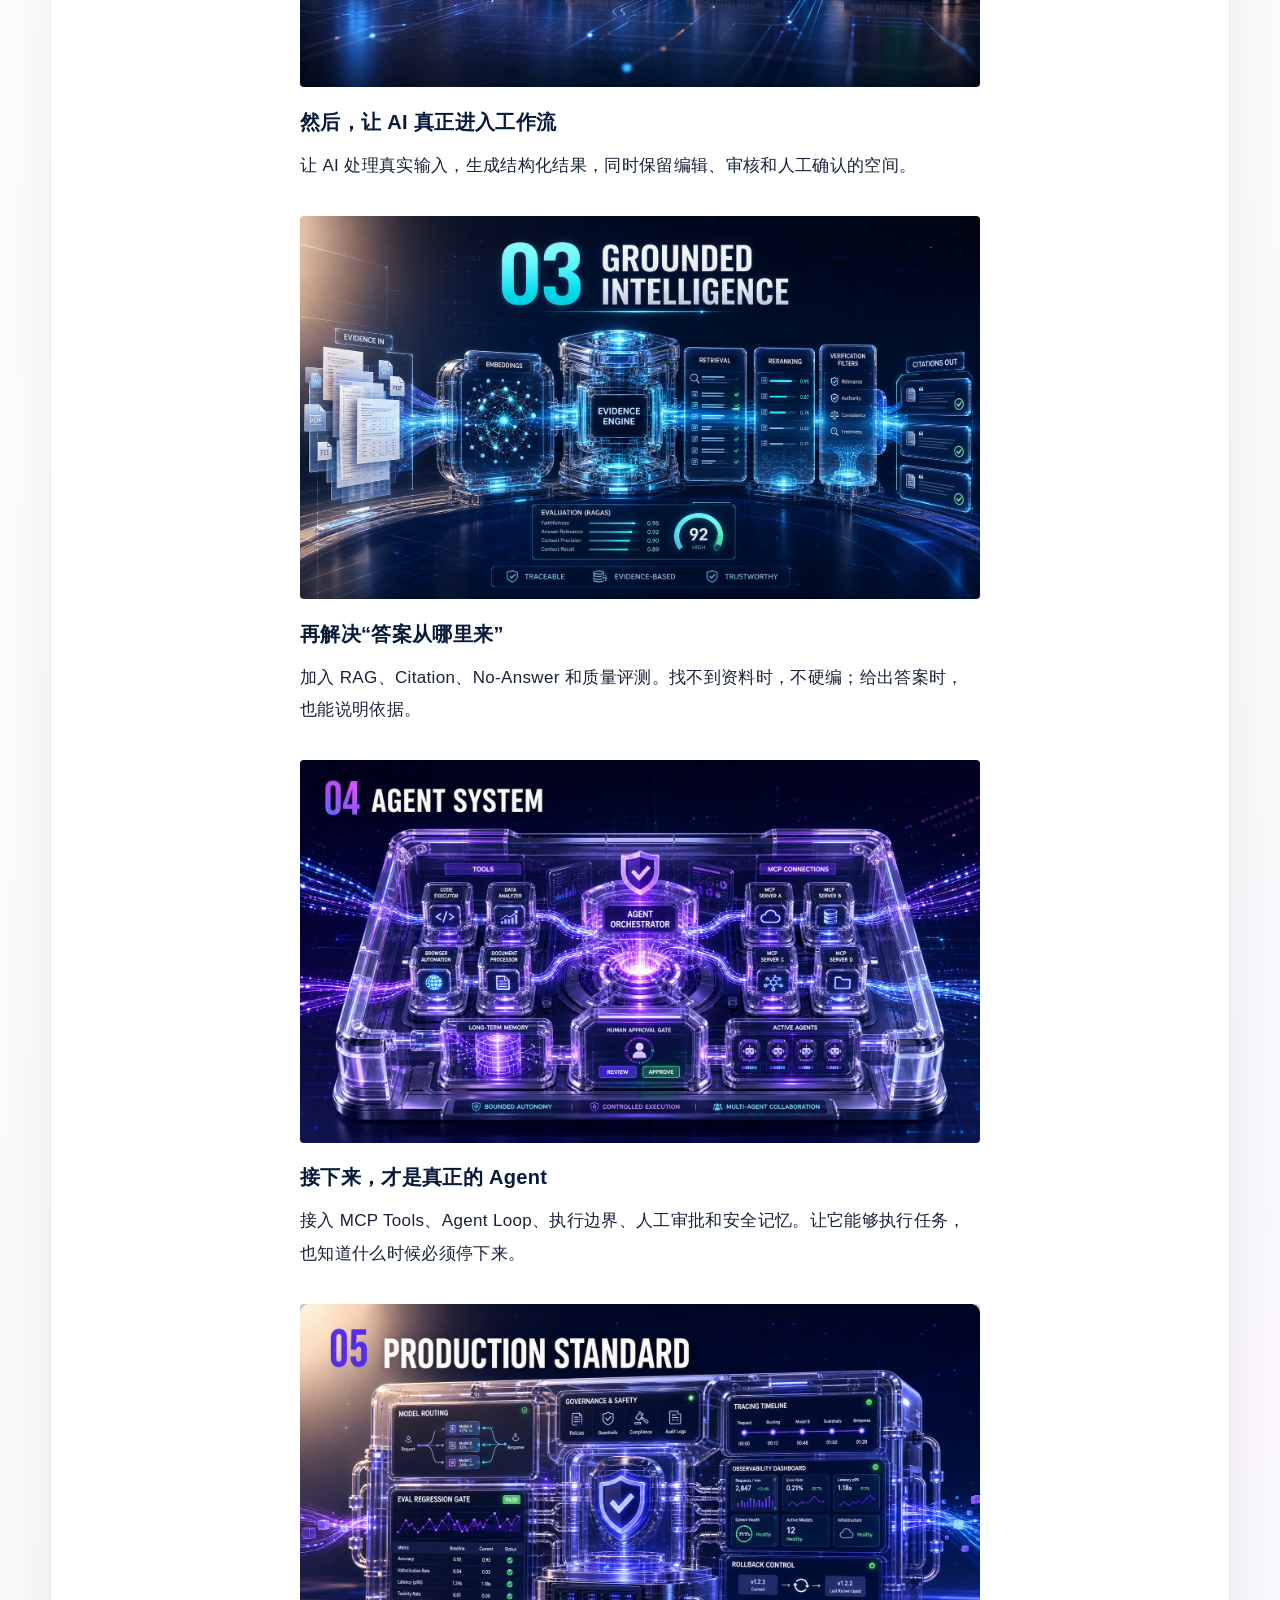
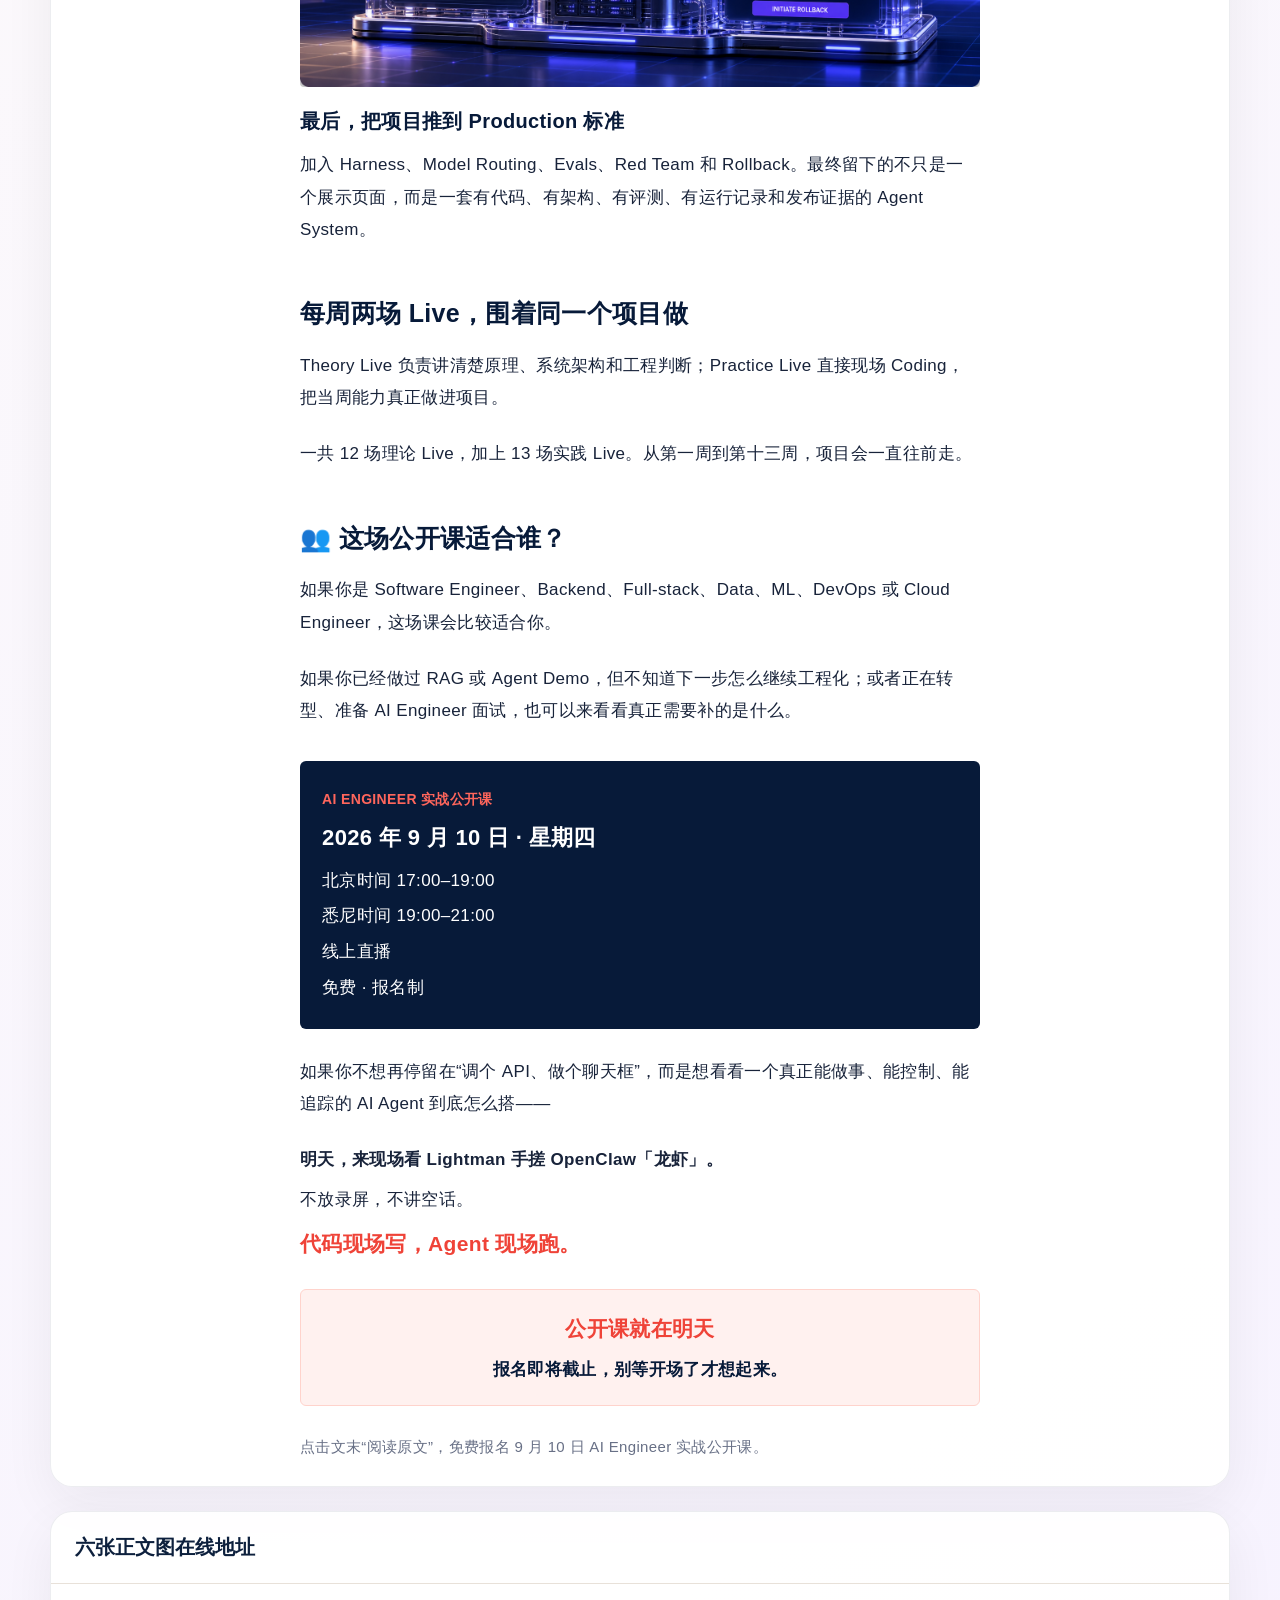
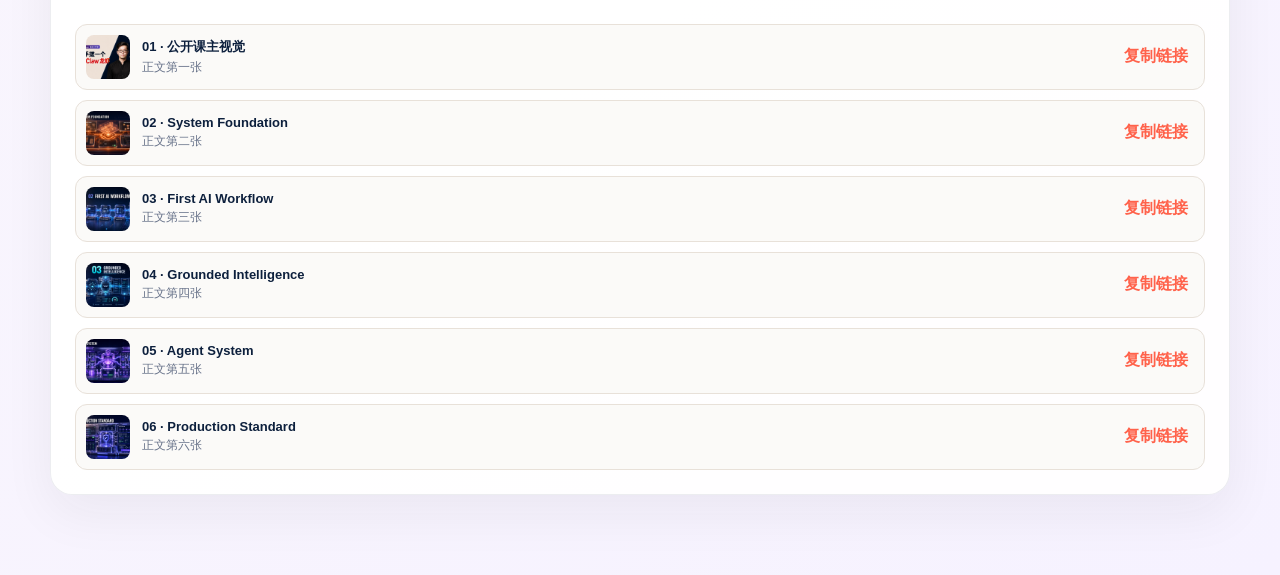
==== commit c1218f8b: "Update WeChat copy for event eve" ====
--- a/index.html
+++ b/index.html
@@ -35,12 +35,12 @@
           <div class="panel-body">
             <div class="field">
               <div class="field-label">标题</div>
-              <div class="field-value" id="article-title">AI Engineer 实战公开课｜Lightman 现场手搓一只 OpenClaw「龙虾」！</div>
+              <div class="field-value" id="article-title">就在明天！Lightman 现场手搓一只 OpenClaw「龙虾」🦞</div>
               <button class="mini-action" type="button" data-copy-text="#article-title">复制标题</button>
             </div>
             <div class="field">
               <div class="field-label">摘要</div>
-              <div class="field-value" id="article-summary">不放录屏，直接开写。9 月 10 日，Lightman 将现场手搓一只 OpenClaw「龙虾」，演示 RAG、MCP Tools、人工审批和运行追踪。</div>
+              <div class="field-value" id="article-summary">就在明天！9 月 10 日，Lightman 不放录屏，直接打开代码，现场手搓一只 OpenClaw「龙虾」，把 RAG、MCP、人工审批和运行追踪真正做进去。</div>
               <button class="mini-action" type="button" data-copy-text="#article-summary">复制摘要</button>
             </div>
             <div class="field">
@@ -88,9 +88,14 @@
           <article id="wechat-article" style="max-width:680px;margin:0 auto;color:#18233a;font-family:-apple-system,BlinkMacSystemFont,'PingFang SC','Microsoft YaHei',sans-serif;font-size:17px;line-height:1.9;letter-spacing:.02em;">
             <img src="assets/wechat/01-openclaw-live-cover.png" alt="AI Engineer 实战公开课，Lightman 现场手搓一只 OpenClaw 龙虾" style="display:block;width:100%;height:auto;margin:0 auto 2em;border-radius:4px;" />
 
-            <p style="margin:0 0 1.4em;">最近很多人都在做 AI Agent。</p>
-            <p style="margin:0 0 1.4em;">说实话，现在做一个能跑的 Demo 已经不算难了。调个 API，写几段 Prompt，再接上一个聊天界面，很快就能做出点东西。</p>
-            <p style="margin:0 0 1.4em;">但只要把它放进真实项目，事情马上就不一样了。</p>
+            <section style="margin:0 0 1.8em;padding:1.35em 1.25em;text-align:center;background:#071a39;border-radius:6px;">
+              <p style="margin:0 0 .3em;color:#ff665c;font-size:15px;font-weight:700;">就在明天</p>
+              <p style="margin:0;color:#fff;font-size:22px;font-weight:700;">9 月 10 日，现场手搓 OpenClaw「龙虾」</p>
+            </section>
+
+            <p style="margin:0 0 1.4em;">如果你对 AI Agent 的印象，还停留在调 API、写 Prompt、接一个聊天界面——</p>
+            <p style="margin:0 0 1.4em;font-size:20px;font-weight:700;">明天，来看看它真正跑起来是什么样。</p>
+            <p style="margin:0 0 1.4em;">现在做一个能聊天的 AI Demo 已经不算难了。但只要把它放进真实业务，问题马上就来了：</p>
 
             <section style="margin:1.8em 0;padding:1.25em 1.2em;border-left:4px solid #ef4338;background:#f6f7fb;">
               <p style="margin:0 0 .55em;">它给出的答案，有没有资料依据？</p>
@@ -100,12 +105,16 @@
               <p style="margin:0;">整个运行过程，能不能评测和追踪？</p>
             </section>
 
-            <p style="margin:0 0 1.4em;">这些才是做 Agent 真正费脑子的地方。</p>
-            <p style="margin:0 0 1.7em;">所以 9 月 10 日，Lightman 准备开一场 AI Engineer 实战公开课，现场手搓一只 OpenClaw「龙虾」给大家看。</p>
-
-            <h2 style="margin:2em 0 .75em;color:#071a39;font-size:25px;line-height:1.4;font-weight:700;">这次不放录屏，现场手搓</h2>
-            <p style="margin:0 0 1.4em;">这场公开课不会播放提前准备好的录屏。Lightman 会直接 Live Coding，从项目搭建开始，现场手搓一只 OpenClaw「龙虾」，再把 RAG 检索、MCP 工具调用、执行边界、人工审批和运行追踪一项项做进去。</p>
-            <p style="margin:0 0 1em;">当天会做到这些：</p>
+            <p style="margin:0 0 1.4em;">这些，才是一个 AI Demo 和真正可用的 AI Agent 之间的差距。</p>
+            <p style="margin:0 0 1.7em;">而就在明天，Lightman 会把这个过程直接搬到现场。</p>
+
+            <h2 style="margin:2em 0 .75em;color:#071a39;font-size:25px;line-height:1.4;font-weight:700;">🦞 明天，现场手搓 OpenClaw「龙虾」</h2>
+            <p style="margin:0 0 1.4em;"><strong>9 月 10 日，AI Engineer 实战公开课。</strong></p>
+            <p style="margin:0 0 1.4em;">匠人学院创始人 Lightman 将直接打开开发环境，从项目搭建开始，现场手搓一只 OpenClaw「龙虾」。</p>
+            <p style="margin:0 0 .55em;">不是播放提前录好的视频。</p>
+            <p style="margin:0 0 .55em;">也不是展示一个早就调试完毕的 Demo。</p>
+            <p style="margin:0 0 1.4em;font-weight:700;">而是现场 Coding、现场搭建、现场解决问题。</p>
+            <p style="margin:0 0 1em;">现场会把这些能力真正做进去：</p>
             <ul style="margin:0 0 1.4em;padding-left:1.35em;">
               <li style="margin:.35em 0;">RAG 知识检索与 Citation</li>
               <li style="margin:.35em 0;">MCP Tools 与 Tool Calling</li>
@@ -113,11 +122,17 @@
               <li style="margin:.35em 0;">Human Approval 人工审批</li>
               <li style="margin:.35em 0;">失败处理与运行追踪</li>
             </ul>
-            <p style="margin:0 0 1.7em;">简单来说，就是看看怎么让 Agent 不只是“会回答”，还能够干活，同时别乱来。</p>
-
-            <h2 style="margin:2em 0 .75em;color:#071a39;font-size:25px;line-height:1.4;font-weight:700;">第 07 期，改的不只是几个课名</h2>
-            <p style="margin:0 0 1.4em;">AI Engineer 第 07 期最大的变化，是不再让大家做一堆互不相关的 Demo。</p>
-            <p style="margin:0 0 1.7em;">这一次，我们会用 13 周时间，持续搭建同一个 Agent 项目。前一周完成的内容，会成为下一周继续开发的基础。</p>
+            <p style="margin:0 0 .55em;">它会不会报错？</p>
+            <p style="margin:0 0 .55em;">Agent 能不能顺利调用工具？</p>
+            <p style="margin:0 0 1.4em;">中间会不会突然“翻车”？</p>
+            <p style="margin:0 0 1.4em;font-size:20px;font-weight:700;">明天，现场见真章。</p>
+            <p style="margin:0 0 1.4em;">你会看到，一个只会聊天的 AI，如何一步步变成能够检索资料、调用工具、执行任务，同时保持安全可控的 Agent。</p>
+            <p style="margin:0 0 1.7em;">更重要的是，Lightman 会边写边讲清楚每一步为什么这样设计：工具权限怎么控制，哪些操作可以交给 Agent，哪些操作必须由人确认。</p>
+
+            <h2 style="margin:2em 0 .75em;color:#071a39;font-size:25px;line-height:1.4;font-weight:700;">🔥 AI Engineer 第 07 期全面升级</h2>
+            <p style="margin:0 0 1.4em;">这次升级，不是简单增加几个新的技术名词。</p>
+            <p style="margin:0 0 .65em;">👉 不再每周做一个互不相关的 AI Demo</p>
+            <p style="margin:0 0 1.7em;">👉 而是用 13 周，持续搭建并升级同一个 Agent 项目</p>
 
             <img src="assets/wechat/02-system-foundation.png" alt="System Foundation" style="display:block;width:100%;height:auto;margin:2em auto 1.15em;border-radius:4px;" />
             <h3 style="margin:0 0 .65em;color:#071a39;font-size:20px;line-height:1.5;font-weight:700;">第一步，先把产品底座搭好</h3>
@@ -143,7 +158,7 @@
             <p style="margin:0 0 1.4em;">Theory Live 负责讲清楚原理、系统架构和工程判断；Practice Live 直接现场 Coding，把当周能力真正做进项目。</p>
             <p style="margin:0 0 1.7em;">一共 12 场理论 Live，加上 13 场实践 Live。从第一周到第十三周，项目会一直往前走。</p>
 
-            <h2 style="margin:2em 0 .75em;color:#071a39;font-size:25px;line-height:1.4;font-weight:700;">这场公开课适合谁？</h2>
+            <h2 style="margin:2em 0 .75em;color:#071a39;font-size:25px;line-height:1.4;font-weight:700;">👥 这场公开课适合谁？</h2>
             <p style="margin:0 0 1.4em;">如果你是 Software Engineer、Backend、Full-stack、Data、ML、DevOps 或 Cloud Engineer，这场课会比较适合你。</p>
             <p style="margin:0 0 1.7em;">如果你已经做过 RAG 或 Agent Demo，但不知道下一步怎么继续工程化；或者正在转型、准备 AI Engineer 面试，也可以来看看真正需要补的是什么。</p>
 
@@ -156,9 +171,14 @@
               <p style="margin:0;">免费 · 报名制</p>
             </section>
 
-            <p style="margin:0 0 1.4em;">如果你也在做 Agent，或者正在考虑转向 AI Engineer，欢迎来现场看看。</p>
-            <p style="margin:0 0 .45em;font-weight:700;">这次不空谈趋势。</p>
-            <p style="margin:0 0 1.7em;color:#ef4338;font-size:21px;font-weight:700;">我们直接写代码。</p>
+            <p style="margin:0 0 1.4em;">如果你不想再停留在“调个 API、做个聊天框”，而是想看看一个真正能做事、能控制、能追踪的 AI Agent 到底怎么搭——</p>
+            <p style="margin:0 0 .45em;font-weight:700;">明天，来现场看 Lightman 手搓 OpenClaw「龙虾」。</p>
+            <p style="margin:0 0 .45em;">不放录屏，不讲空话。</p>
+            <p style="margin:0 0 1.2em;color:#ef4338;font-size:21px;font-weight:700;">代码现场写，Agent 现场跑。</p>
+            <section style="margin:0 0 1.6em;padding:1.1em 1.2em;text-align:center;background:#fff1ef;border:1px solid #ffd3cc;border-radius:6px;">
+              <p style="margin:0 0 .25em;color:#ef4338;font-size:21px;font-weight:700;">公开课就在明天</p>
+              <p style="margin:0;color:#071a39;font-weight:700;">报名即将截止，别等开场了才想起来。</p>
+            </section>
             <p style="margin:0;color:#687086;font-size:15px;">点击文末“阅读原文”，免费报名 9 月 10 日 AI Engineer 实战公开课。</p>
           </article>
         </div>
